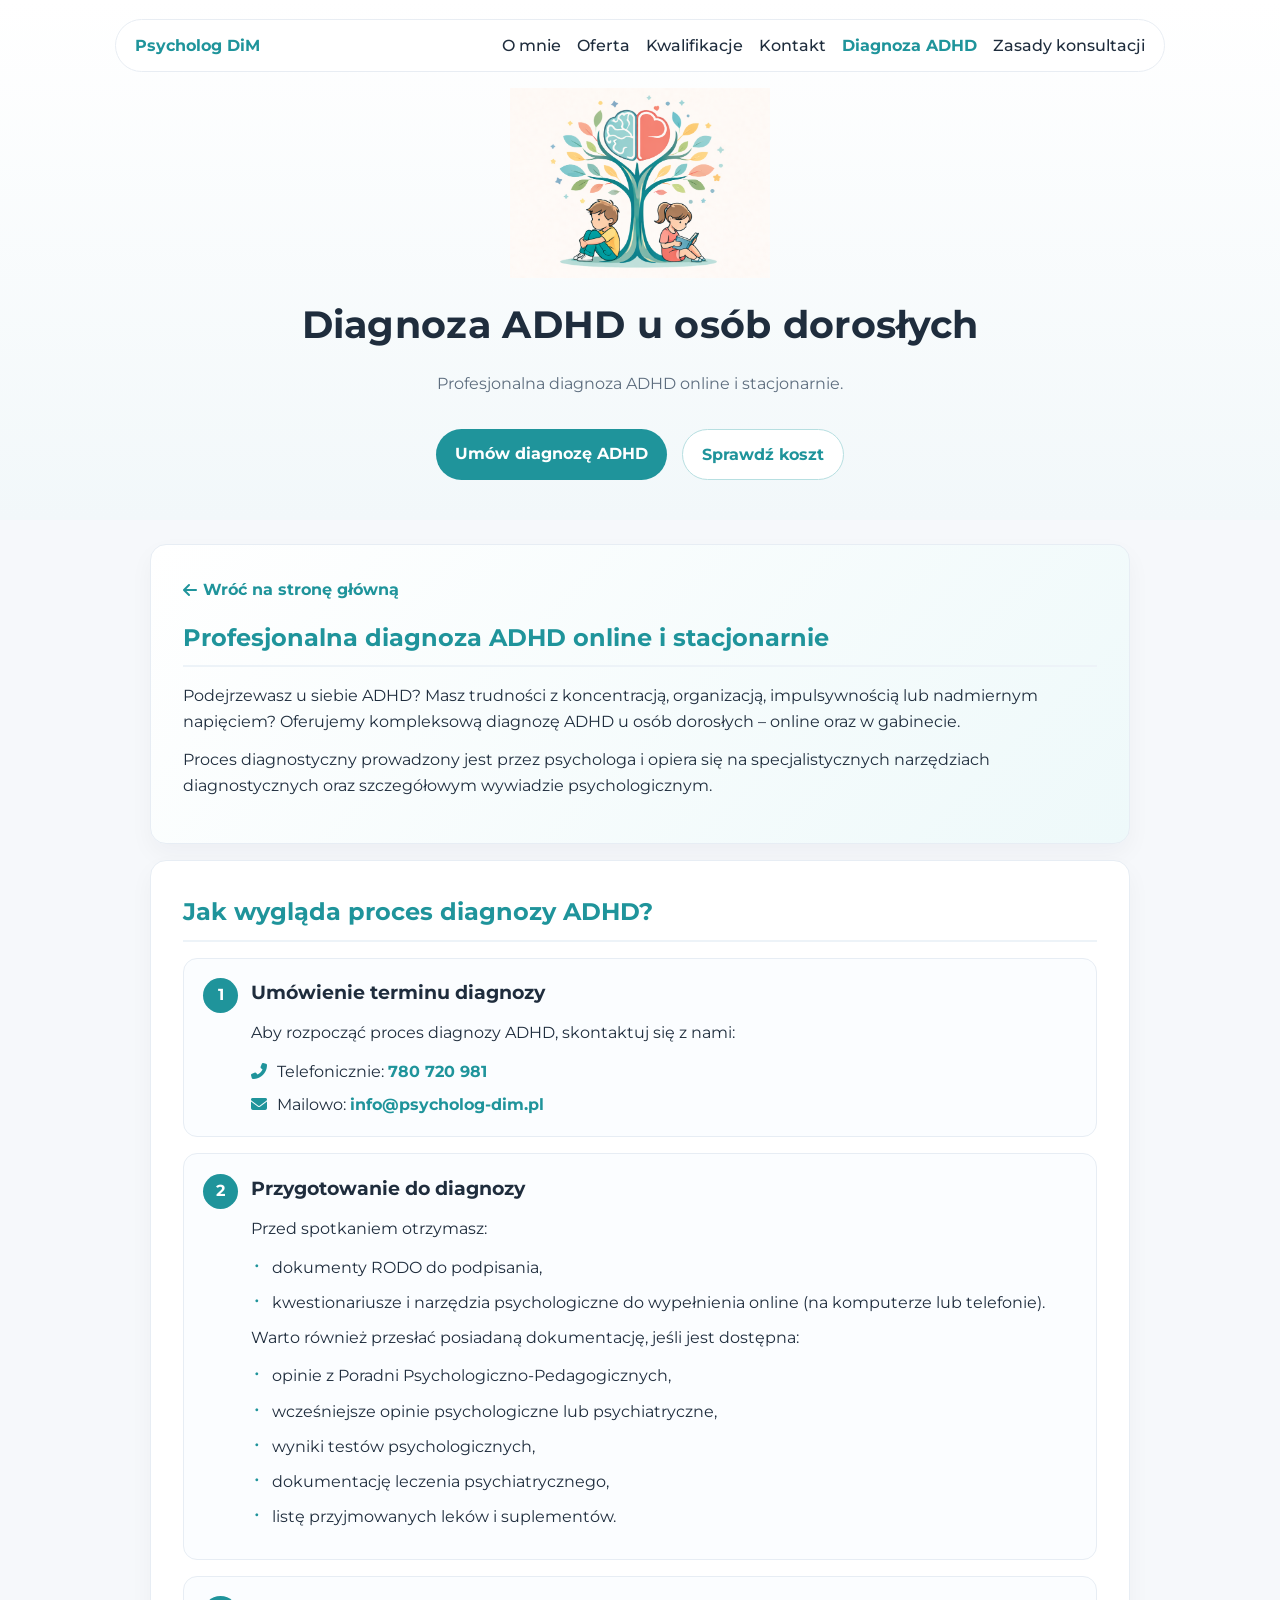
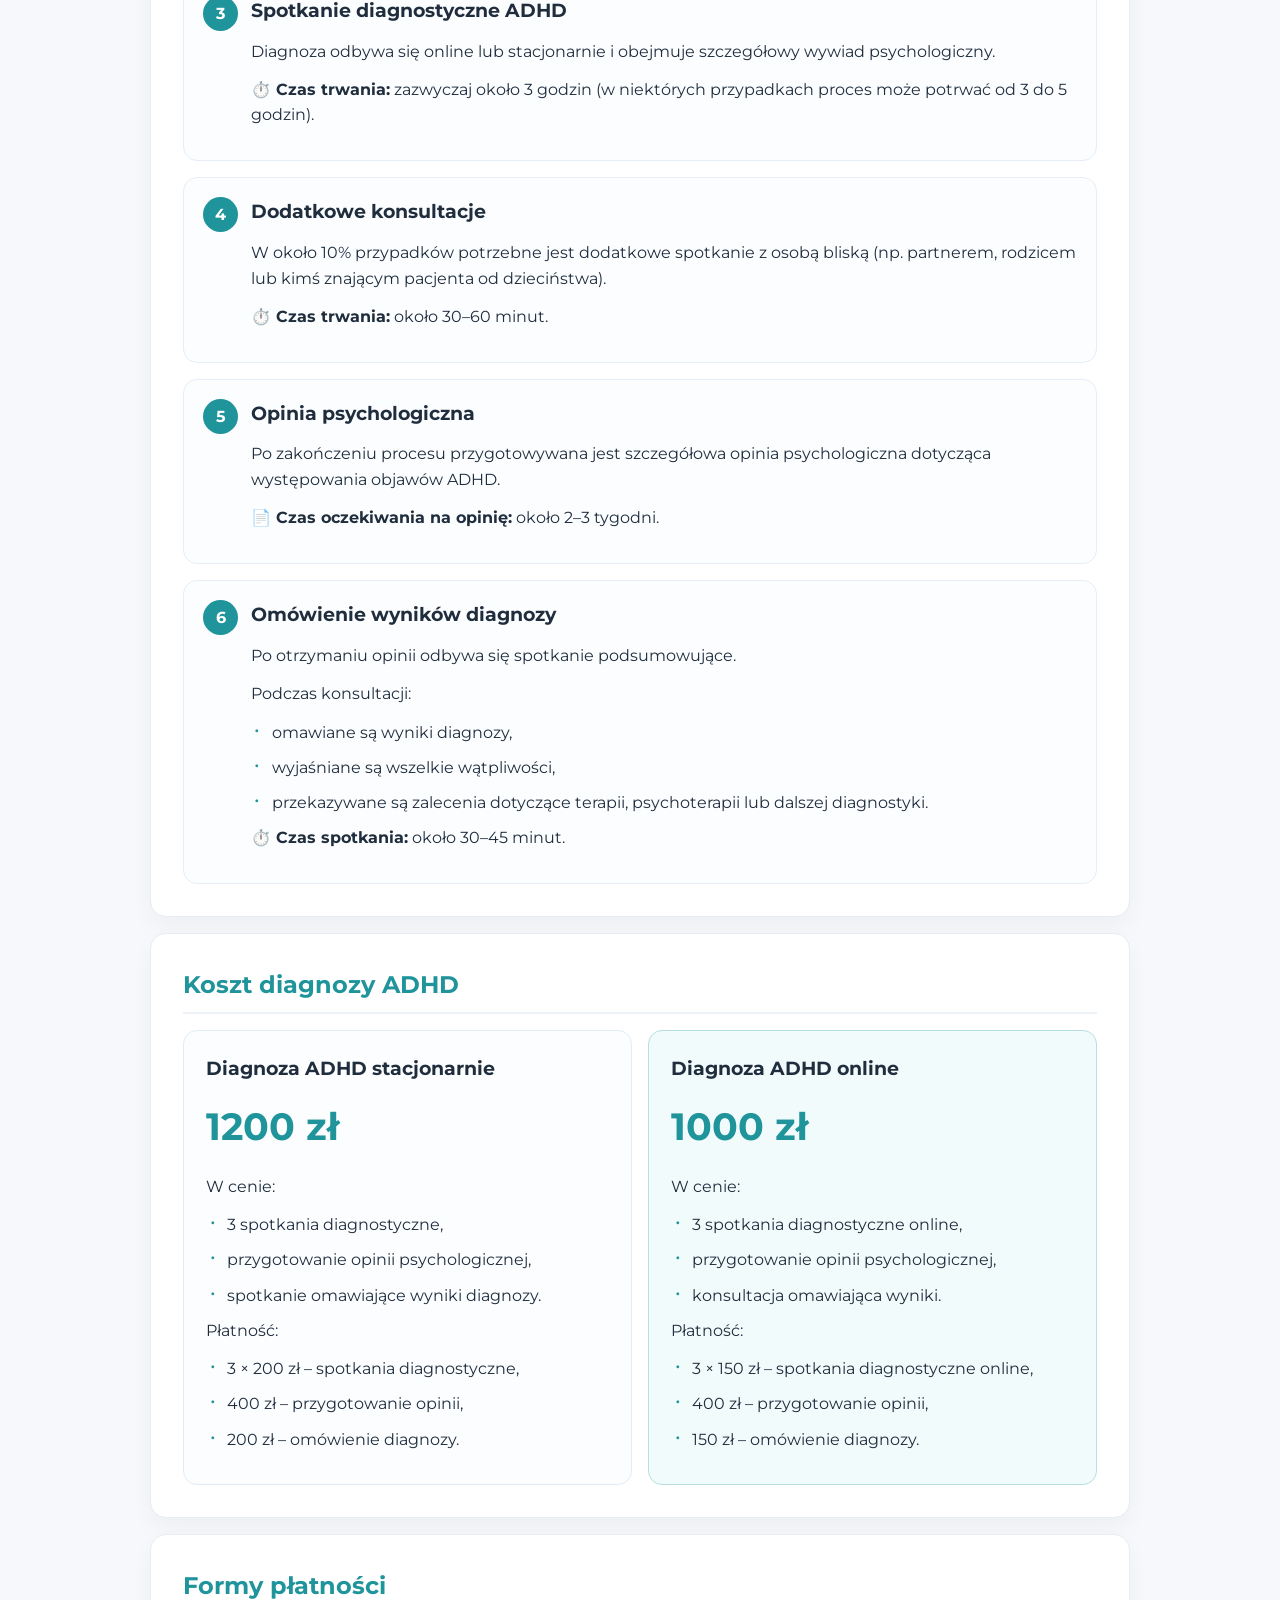
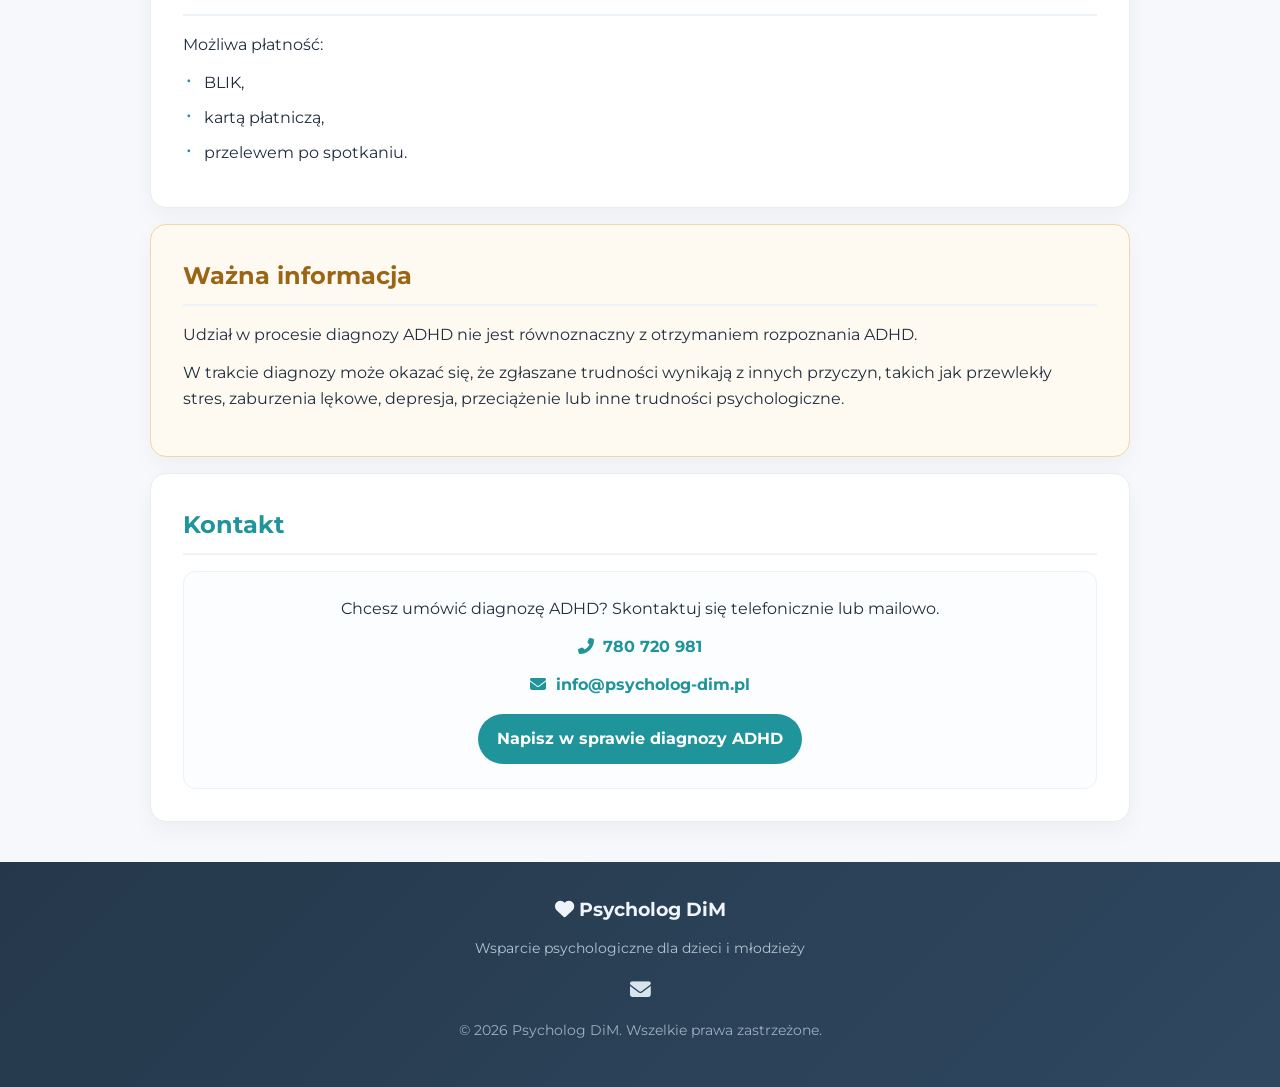
==== diagnoza-adhd-dorosli.html @ 8b2cede4 "Add adult ADHD diagnosis page" ====
<!DOCTYPE html>
<html lang="pl">
<head>
    <!-- Google tag (gtag.js) -->
<script async src="https://www.googletagmanager.com/gtag/js?id=G-CJTLF5YWMM">
</script>
<script>
  window.dataLayer = window.dataLayer || [];
  function gtag(){dataLayer.push(arguments);}
  gtag('js', new Date());

  gtag('config', 'G-CJTLF5YWMM');
</script>
    <meta charset="UTF-8">
    <meta name="viewport" content="width=device-width, initial-scale=1.0">
    <title>Diagnoza ADHD u dorosłych online i stacjonarnie | Psycholog DiM</title>
    <meta name="description" content="Profesjonalna diagnoza ADHD u osób dorosłych online i stacjonarnie w Bielsku-Białej. Szczegółowy wywiad psychologiczny, narzędzia diagnostyczne i opinia psychologiczna.">
    <meta name="robots" content="index, follow">
    <meta name="author" content="Łucja Kubica-Stec">
    <link rel="canonical" href="https://psycholog-dim.pl/diagnoza-adhd-dorosli.html">

    <meta property="og:type" content="article">
    <meta property="og:locale" content="pl_PL">
    <meta property="og:title" content="Diagnoza ADHD u dorosłych online i stacjonarnie | Psycholog DiM">
    <meta property="og:description" content="Kompleksowa diagnoza ADHD u osób dorosłych prowadzona przez psychologa – online oraz w gabinecie.">
    <meta property="og:url" content="https://psycholog-dim.pl/diagnoza-adhd-dorosli.html">
    <meta property="og:image" content="https://psycholog-dim.pl/logo.png">

    <meta name="twitter:card" content="summary_large_image">
    <meta name="twitter:title" content="Diagnoza ADHD u dorosłych | Psycholog DiM">
    <meta name="twitter:description" content="Profesjonalna diagnoza ADHD online i stacjonarnie w Bielsku-Białej.">
    <meta name="twitter:image" content="https://psycholog-dim.pl/logo.png">

    <link rel="preconnect" href="https://fonts.googleapis.com">
    <link rel="preconnect" href="https://fonts.gstatic.com" crossorigin>
    <link href="https://fonts.googleapis.com/css2?family=Montserrat:wght@300;400;500;700&display=swap" rel="stylesheet">
    <link rel="stylesheet" href="https://cdnjs.cloudflare.com/ajax/libs/font-awesome/6.5.1/css/all.min.css">
    <link rel="stylesheet" href="styles.css">
</head>
<body>
    <header class="hero page-hero" id="start">
        <nav class="main-nav" aria-label="Nawigacja główna">
            <a href="index.html#start" class="brand-link">Psycholog DiM</a>
            <ul>
                <li><a href="index.html#o-mnie">O mnie</a></li>
                <li><a href="index.html#oferta">Oferta</a></li>
                <li><a href="index.html#kwalifikacje">Kwalifikacje</a></li>
                <li><a href="index.html#kontakt">Kontakt</a></li>
                <li><a href="diagnoza-adhd-dorosli.html" aria-current="page">Diagnoza ADHD</a></li>
                <li><a href="zasady-konsultacji.html">Zasady konsultacji</a></li>
            </ul>
        </nav>

        <img src="logo.png" alt="Logo Psycholog DiM" class="logo-img">
        <h1>Diagnoza ADHD u osób dorosłych</h1>
        <p class="subtitle">Profesjonalna diagnoza ADHD online i stacjonarnie.</p>
        <div class="hero-cta">
            <a href="#kontakt-adhd" class="cta-button">Umów diagnozę ADHD</a>
            <a href="#koszt-diagnozy" class="cta-link">Sprawdź koszt</a>
        </div>
    </header>

    <main class="container">
        <section class="adhd-page-section adhd-intro">
            <a href="index.html" class="back-link"><i class="fas fa-arrow-left"></i> Wróć na stronę główną</a>
            <h2>Profesjonalna diagnoza ADHD online i stacjonarnie</h2>
            <p>Podejrzewasz u siebie ADHD? Masz trudności z koncentracją, organizacją, impulsywnością lub nadmiernym napięciem? Oferujemy kompleksową diagnozę ADHD u osób dorosłych – online oraz w gabinecie.</p>
            <p>Proces diagnostyczny prowadzony jest przez psychologa i opiera się na specjalistycznych narzędziach diagnostycznych oraz szczegółowym wywiadzie psychologicznym.</p>
        </section>

        <section class="adhd-page-section" id="proces-diagnozy">
            <h2>Jak wygląda proces diagnozy ADHD?</h2>
            <ol class="diagnosis-steps">
                <li>
                    <h3>Umówienie terminu diagnozy</h3>
                    <p>Aby rozpocząć proces diagnozy ADHD, skontaktuj się z nami:</p>
                    <ul class="contact-list">
                        <li><i class="fas fa-phone-flip"></i> Telefonicznie: <a href="tel:+48780720981" class="phone-link">780 720 981</a></li>
                        <li><i class="fas fa-envelope"></i> Mailowo: <a href="mailto:info@psycholog-dim.pl" class="email-link">info@psycholog-dim.pl</a></li>
                    </ul>
                </li>
                <li>
                    <h3>Przygotowanie do diagnozy</h3>
                    <p>Przed spotkaniem otrzymasz:</p>
                    <ul class="services-list">
                        <li>dokumenty RODO do podpisania,</li>
                        <li>kwestionariusze i narzędzia psychologiczne do wypełnienia online (na komputerze lub telefonie).</li>
                    </ul>
                    <p>Warto również przesłać posiadaną dokumentację, jeśli jest dostępna:</p>
                    <ul class="services-list">
                        <li>opinie z Poradni Psychologiczno-Pedagogicznych,</li>
                        <li>wcześniejsze opinie psychologiczne lub psychiatryczne,</li>
                        <li>wyniki testów psychologicznych,</li>
                        <li>dokumentację leczenia psychiatrycznego,</li>
                        <li>listę przyjmowanych leków i suplementów.</li>
                    </ul>
                </li>
                <li>
                    <h3>Spotkanie diagnostyczne ADHD</h3>
                    <p>Diagnoza odbywa się online lub stacjonarnie i obejmuje szczegółowy wywiad psychologiczny.</p>
                    <p><strong>⏱️ Czas trwania:</strong> zazwyczaj około 3 godzin (w niektórych przypadkach proces może potrwać od 3 do 5 godzin).</p>
                </li>
                <li>
                    <h3>Dodatkowe konsultacje</h3>
                    <p>W około 10% przypadków potrzebne jest dodatkowe spotkanie z osobą bliską (np. partnerem, rodzicem lub kimś znającym pacjenta od dzieciństwa).</p>
                    <p><strong>⏱️ Czas trwania:</strong> około 30–60 minut.</p>
                </li>
                <li>
                    <h3>Opinia psychologiczna</h3>
                    <p>Po zakończeniu procesu przygotowywana jest szczegółowa opinia psychologiczna dotycząca występowania objawów ADHD.</p>
                    <p><strong>📄 Czas oczekiwania na opinię:</strong> około 2–3 tygodni.</p>
                </li>
                <li>
                    <h3>Omówienie wyników diagnozy</h3>
                    <p>Po otrzymaniu opinii odbywa się spotkanie podsumowujące.</p>
                    <p>Podczas konsultacji:</p>
                    <ul class="services-list">
                        <li>omawiane są wyniki diagnozy,</li>
                        <li>wyjaśniane są wszelkie wątpliwości,</li>
                        <li>przekazywane są zalecenia dotyczące terapii, psychoterapii lub dalszej diagnostyki.</li>
                    </ul>
                    <p><strong>⏱️ Czas spotkania:</strong> około 30–45 minut.</p>
                </li>
            </ol>
        </section>

        <section class="adhd-page-section" id="koszt-diagnozy">
            <h2>Koszt diagnozy ADHD</h2>
            <div class="pricing-grid">
                <article class="price-card">
                    <h3>Diagnoza ADHD stacjonarnie</h3>
                    <p class="price">1200 zł</p>
                    <p>W cenie:</p>
                    <ul class="services-list">
                        <li>3 spotkania diagnostyczne,</li>
                        <li>przygotowanie opinii psychologicznej,</li>
                        <li>spotkanie omawiające wyniki diagnozy.</li>
                    </ul>
                    <p>Płatność:</p>
                    <ul class="services-list">
                        <li>3 × 200 zł – spotkania diagnostyczne,</li>
                        <li>400 zł – przygotowanie opinii,</li>
                        <li>200 zł – omówienie diagnozy.</li>
                    </ul>
                </article>
                <article class="price-card highlighted-price">
                    <h3>Diagnoza ADHD online</h3>
                    <p class="price">1000 zł</p>
                    <p>W cenie:</p>
                    <ul class="services-list">
                        <li>3 spotkania diagnostyczne online,</li>
                        <li>przygotowanie opinii psychologicznej,</li>
                        <li>konsultacja omawiająca wyniki.</li>
                    </ul>
                    <p>Płatność:</p>
                    <ul class="services-list">
                        <li>3 × 150 zł – spotkania diagnostyczne online,</li>
                        <li>400 zł – przygotowanie opinii,</li>
                        <li>150 zł – omówienie diagnozy.</li>
                    </ul>
                </article>
            </div>
        </section>

        <section class="adhd-page-section" id="platnosc">
            <h2>Formy płatności</h2>
            <p>Możliwa płatność:</p>
            <ul class="services-list">
                <li>BLIK,</li>
                <li>kartą płatniczą,</li>
                <li>przelewem po spotkaniu.</li>
            </ul>
        </section>

        <section class="adhd-page-section important-note">
            <h2>Ważna informacja</h2>
            <p>Udział w procesie diagnozy ADHD nie jest równoznaczny z otrzymaniem rozpoznania ADHD.</p>
            <p>W trakcie diagnozy może okazać się, że zgłaszane trudności wynikają z innych przyczyn, takich jak przewlekły stres, zaburzenia lękowe, depresja, przeciążenie lub inne trudności psychologiczne.</p>
        </section>

        <section class="adhd-page-section" id="kontakt-adhd">
            <h2>Kontakt</h2>
            <div class="contact-box">
                <p>Chcesz umówić diagnozę ADHD? Skontaktuj się telefonicznie lub mailowo.</p>
                <p><i class="fas fa-phone-flip"></i> <a href="tel:+48780720981" class="phone-link">780 720 981</a></p>
                <p><i class="fas fa-envelope"></i> <a href="mailto:info@psycholog-dim.pl?subject=Diagnoza%20ADHD%20u%20osoby%20doros%C5%82ej" class="email-link">info@psycholog-dim.pl</a></p>
                <a href="mailto:info@psycholog-dim.pl?subject=Diagnoza%20ADHD%20u%20osoby%20doros%C5%82ej" class="cta-button">Napisz w sprawie diagnozy ADHD</a>
            </div>
        </section>
    </main>

    <footer>
        <div class="footer-content">
            <p class="footer-brand"><i class="fas fa-heart"></i> Psycholog DiM</p>
            <p class="footer-tagline">Wsparcie psychologiczne dla dzieci i młodzieży</p>
            <div class="footer-contact">
                <a href="mailto:info@psycholog-dim.pl" aria-label="Napisz wiadomość e-mail"><i class="fas fa-envelope"></i></a>
            </div>
            <p class="footer-copy">&copy; 2026 Psycholog DiM. Wszelkie prawa zastrzeżone.</p>
        </div>
    </footer>
</body>
</html>
---- styles.css ----
:root {
    --primary-color: #1f949b;
    --primary-dark: #16737a;
    --text-color: #1f2d3d;
    --muted: #5d6d7e;
    --background-color: #f6f8fb;
    --card-bg: #ffffff;
}

* {
    margin: 0;
    padding: 0;
    box-sizing: border-box;
}

html {
    scroll-behavior: smooth;
}

body {
    font-family: 'Montserrat', system-ui, -apple-system, BlinkMacSystemFont, 'Segoe UI', Roboto, sans-serif;
    line-height: 1.6;
    color: var(--text-color);
    background: var(--background-color);
}

.main-nav {
    width: min(1050px, 100%);
    display: flex;
    justify-content: space-between;
    align-items: center;
    gap: 1rem;
    padding: 0.8rem 1.2rem;
    background: rgba(255, 255, 255, 0.95);
    border: 1px solid #e8edf3;
    border-radius: 999px;
    position: sticky;
    top: 0.8rem;
    z-index: 20;
    backdrop-filter: blur(6px);
}

.main-nav ul {
    display: flex;
    list-style: none;
    gap: 1rem;
}

.main-nav a {
    color: var(--text-color);
    text-decoration: none;
    font-weight: 500;
}

.main-nav a:hover,
.main-nav a:focus {
    color: var(--primary-color);
}

.brand-link {
    font-weight: 700 !important;
    color: var(--primary-color) !important;
}

.hero {
    padding: 1.2rem 1rem 2.5rem;
    min-height: 65vh;
    display: flex;
    flex-direction: column;
    align-items: center;
    text-align: center;
    gap: 1rem;
    background: linear-gradient(180deg, #ffffff 0%, #f2f8fa 100%);
}

.logo-img {
    max-width: 260px;
    height: auto;
}

h1 {
    font-size: clamp(1.8rem, 3vw, 2.8rem);
    letter-spacing: 0.3px;
    max-width: 900px;
}

.subtitle {
    color: var(--muted);
    max-width: 760px;
}

.hero-cta {
    display: flex;
    gap: 0.9rem;
    flex-wrap: wrap;
    justify-content: center;
}

.cta-button,
.cta-link {
    display: inline-block;
    margin-top: 0.2rem;
    padding: 0.75rem 1.2rem;
    border-radius: 999px;
    text-decoration: none;
    font-weight: 700;
    transition: transform 0.2s ease, box-shadow 0.2s ease, background 0.2s ease;
}

.cta-button {
    color: #fff;
    background: var(--primary-color);
}

.cta-button:hover,
.cta-button:focus {
    transform: translateY(-1px);
    background: var(--primary-dark);
    box-shadow: 0 6px 16px rgba(31, 148, 155, 0.25);
}

.cta-link {
    color: var(--primary-color);
    border: 1px solid #b7dfe1;
    background: #fff;
}


.page-hero {
    min-height: 42vh;
}

.back-link {
    display: inline-flex;
    align-items: center;
    gap: 0.4rem;
    margin-bottom: 1rem;
    color: var(--primary-color);
    text-decoration: none;
    font-weight: 700;
}

.back-link:hover,
.back-link:focus {
    text-decoration: underline;
}

.rules-page-section {
    max-width: 900px;
    margin-left: auto;
    margin-right: auto;
}

.container {
    width: min(1050px, calc(100% - 2rem));
    margin: 1.5rem auto 2.5rem;
}

section {
    background: var(--card-bg);
    padding: 2rem;
    margin-bottom: 1rem;
    border-radius: 16px;
    border: 1px solid #e7edf4;
    box-shadow: 0 10px 25px rgba(13, 29, 45, 0.04);
}

h2 {
    color: var(--primary-color);
    margin-bottom: 1rem;
    border-bottom: 2px solid #edf3f8;
    padding-bottom: 0.5rem;
    font-size: 1.5rem;
}

h3 {
    margin-bottom: 0.8rem;
}

p {
    margin-bottom: 0.8rem;
}

.about-photo {
    float: right;
    max-width: 220px;
    margin: 0 0 1rem 1.4rem;
    border-radius: 12px;
    box-shadow: 0 5px 20px rgba(0, 0, 0, 0.12);
}

.grid-two {
    display: grid;
    grid-template-columns: repeat(2, minmax(0, 1fr));
    gap: 1rem;
}

.card {
    background: #fbfdff;
    border: 1px solid #eaf1f6;
    border-radius: 12px;
    padding: 1rem;
}

.services-list {
    list-style: none;
}

.services-list li {
    margin-bottom: 0.6rem;
    padding-left: 1.3rem;
    position: relative;
}

.services-list li::before {
    content: '•';
    position: absolute;
    left: 0.2rem;
    color: var(--primary-color);
    font-size: 1.2rem;
    line-height: 1;
}

.consultation-rules {
    padding-left: 1.5rem;
}

.consultation-rules > li {
    margin-bottom: 1rem;
    padding-left: 0.3rem;
}

.consultation-rules > li::marker {
    color: var(--primary-color);
    font-weight: 700;
}

.consultation-rules .services-list {
    margin-top: 0.4rem;
}

.contact-box {
    text-align: center;
    padding: 1.5rem;
    background: #fbfdfe;
    border: 1px solid #ecf2f7;
    border-radius: 12px;
}

.contact-box p i {
    color: var(--primary-color);
    margin-right: 0.35rem;
}

.email-link,
.phone-link {
    color: var(--primary-color);
    text-decoration: none;
    font-weight: 700;
}

.email-link:hover,
.phone-link:hover,
.email-link:focus,
.phone-link:focus {
    text-decoration: underline;
}

.booking-box {
    margin-top: 1rem;
    padding: 1.5rem;
    background: #ffffff;
    border: 1px solid #e7edf4;
    border-radius: 12px;
}

.booking-form {
    margin-top: 0.8rem;
}

.form-grid {
    display: grid;
    grid-template-columns: repeat(2, minmax(0, 1fr));
    gap: 0.9rem;
}

.booking-form label {
    display: flex;
    flex-direction: column;
    gap: 0.3rem;
    font-weight: 500;
}

.booking-form input,
.booking-form select {
    padding: 0.65rem 0.75rem;
    border: 1px solid #ced9e5;
    border-radius: 8px;
    font-size: 0.95rem;
    font-family: inherit;
}

.full-width {
    grid-column: 1 / -1;
}

.booking-submit {
    margin-top: 0.9rem;
    border: none;
    cursor: pointer;
}

.booking-feedback {
    margin-top: 0.6rem;
    color: #1a7f37;
    min-height: 1.4rem;
}

.booking-feedback-error {
    color: #a12727;
}

.inline-link {
    color: var(--primary-color);
    font-weight: 700;
    text-decoration: none;
}

.inline-link:hover,
.inline-link:focus {
    text-decoration: underline;
}

.main-nav a[aria-current="page"] {
    color: var(--primary-color);
    font-weight: 700;
}

.adhd-page-section {
    max-width: 980px;
    margin-left: auto;
    margin-right: auto;
}

.adhd-intro {
    background: linear-gradient(135deg, #ffffff 0%, #eef9fa 100%);
}

.diagnosis-steps {
    list-style: none;
    counter-reset: diagnosis-step;
    display: grid;
    gap: 1rem;
}

.diagnosis-steps > li {
    counter-increment: diagnosis-step;
    position: relative;
    padding: 1.2rem 1.2rem 1.2rem 4.2rem;
    border: 1px solid #e7edf4;
    border-radius: 14px;
    background: #fbfdff;
}

.diagnosis-steps > li::before {
    content: counter(diagnosis-step);
    position: absolute;
    top: 1.2rem;
    left: 1.2rem;
    display: grid;
    place-items: center;
    width: 2.2rem;
    height: 2.2rem;
    border-radius: 50%;
    background: var(--primary-color);
    color: #ffffff;
    font-weight: 700;
}

.contact-list {
    list-style: none;
    display: grid;
    gap: 0.45rem;
    margin-top: 0.6rem;
}

.contact-list i {
    color: var(--primary-color);
    margin-right: 0.35rem;
}

.pricing-grid {
    display: grid;
    grid-template-columns: repeat(2, minmax(0, 1fr));
    gap: 1rem;
}

.price-card {
    padding: 1.4rem;
    border: 1px solid #e2edf3;
    border-radius: 14px;
    background: #fbfdff;
}

.highlighted-price {
    border-color: #b7dfe1;
    background: #f2fbfc;
}

.price {
    color: var(--primary-color);
    font-size: clamp(1.8rem, 3vw, 2.4rem);
    font-weight: 700;
    margin-bottom: 1rem;
}

.important-note {
    border-color: #f1d6a8;
    background: #fffaf1;
}

.important-note h2 {
    color: #9a6515;
}

footer {
    background: linear-gradient(135deg, #25384b 0%, #2f4860 100%);
    text-align: center;
    padding: 2rem 1rem;
    color: #c8d4df;
    font-size: 0.9rem;
}

.footer-brand {
    color: #eef4f9;
    font-size: 1.2rem;
    font-weight: 700;
}

.footer-tagline {
    margin-top: 0.2rem;
    color: #b3c4d3;
}

.footer-contact {
    margin: 0.8rem 0;
}

.footer-contact a {
    color: #d8e4ee;
    font-size: 1.3rem;
}

.footer-copy {
    color: #9eb0c0;
}

@media (max-width: 780px) {
    .main-nav {
        flex-direction: column;
        border-radius: 16px;
    }

    .main-nav ul {
        flex-wrap: wrap;
        justify-content: center;
    }

    .grid-two,
    .pricing-grid {
        grid-template-columns: 1fr;
    }

    section {
        padding: 1.2rem;
    }

    .about-photo {
        float: none;
        display: block;
        margin: 0 auto 1rem;
    }

    .form-grid {
        grid-template-columns: 1fr;
    }

    .diagnosis-steps > li {
        padding: 4.1rem 1rem 1rem;
    }
}
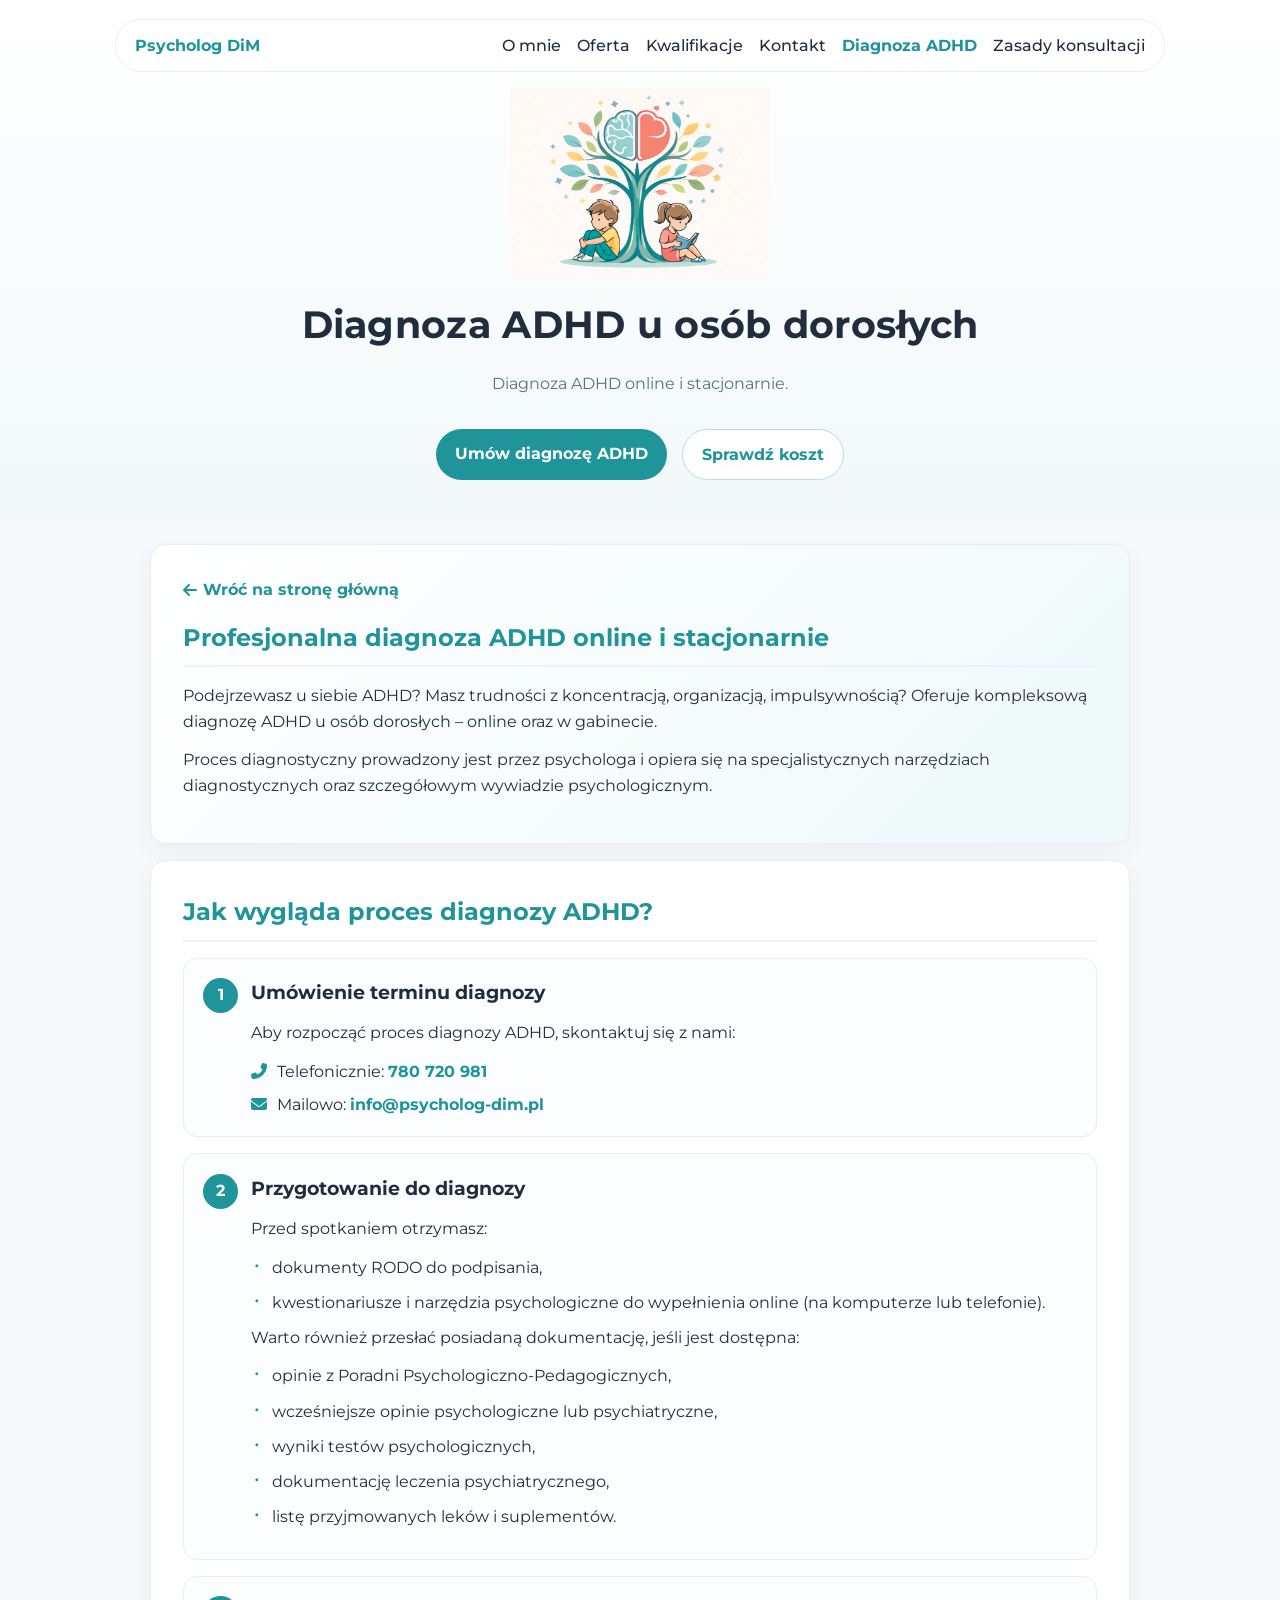
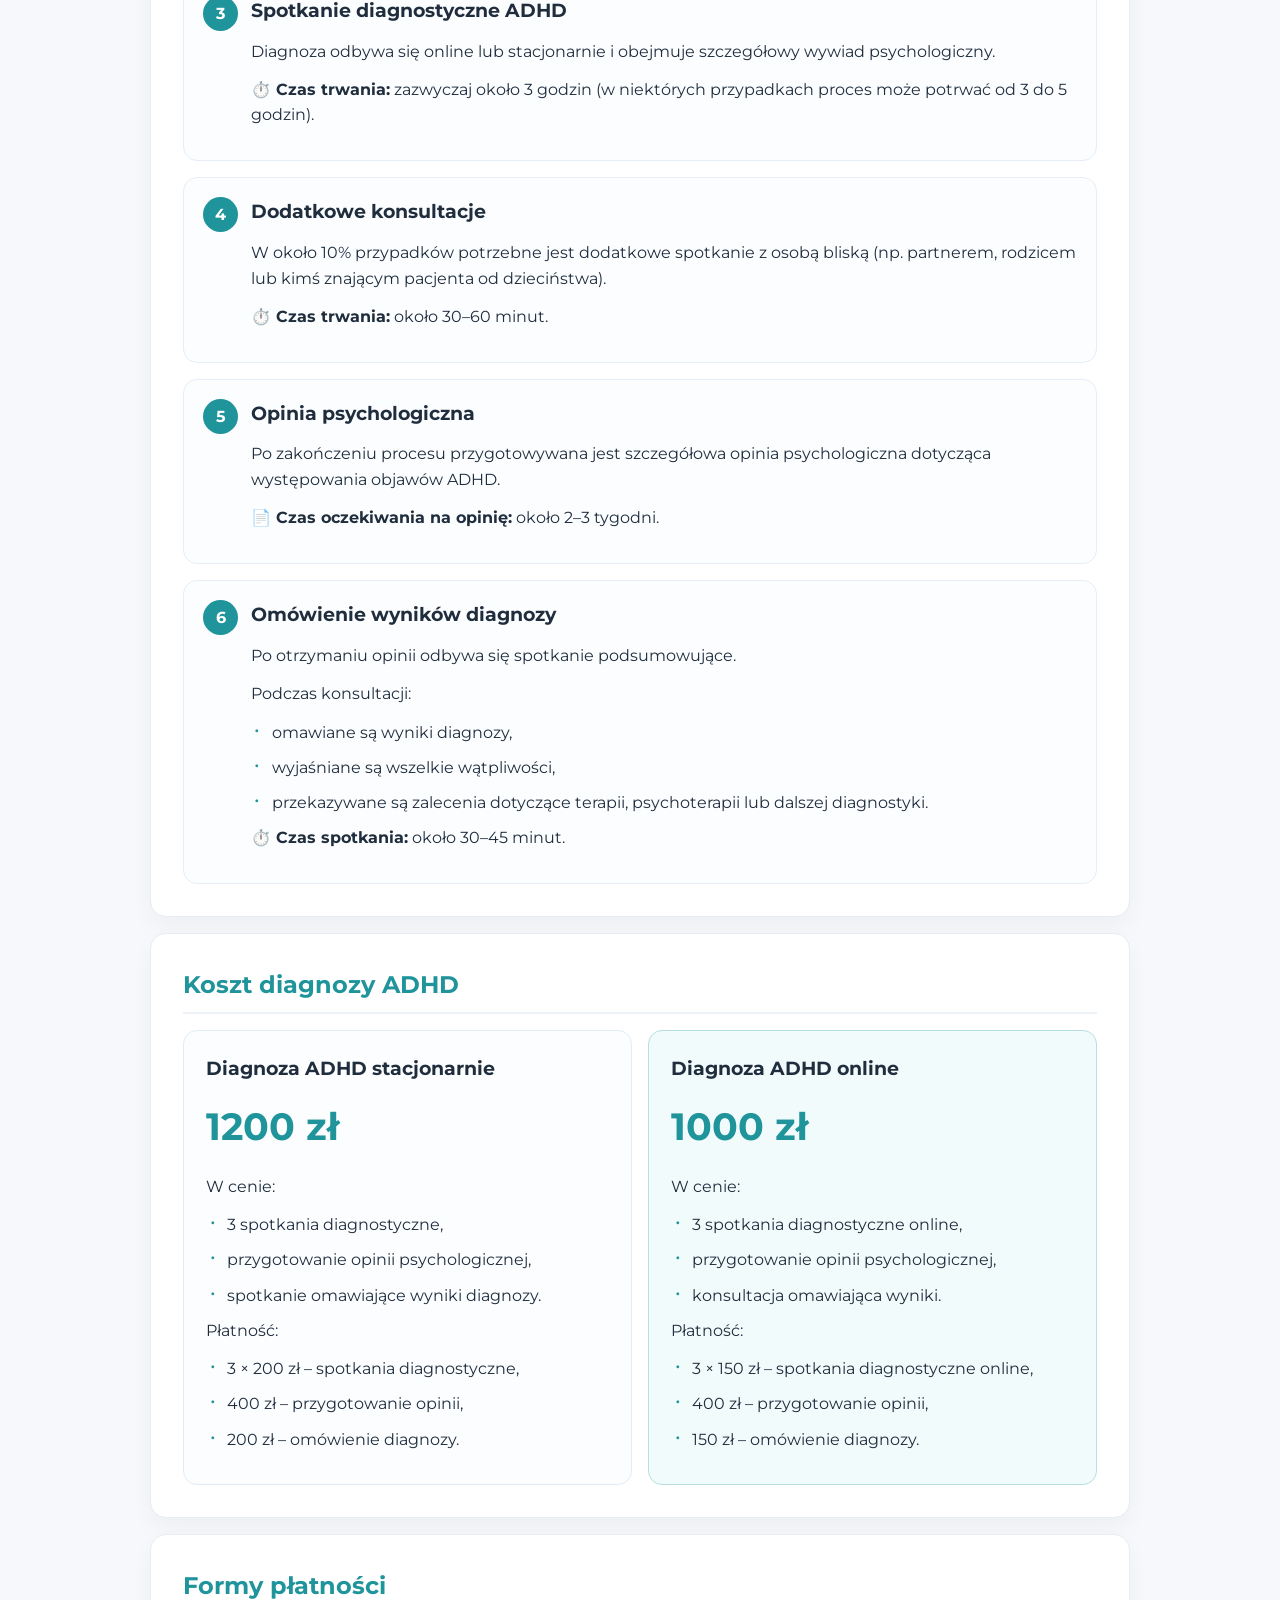
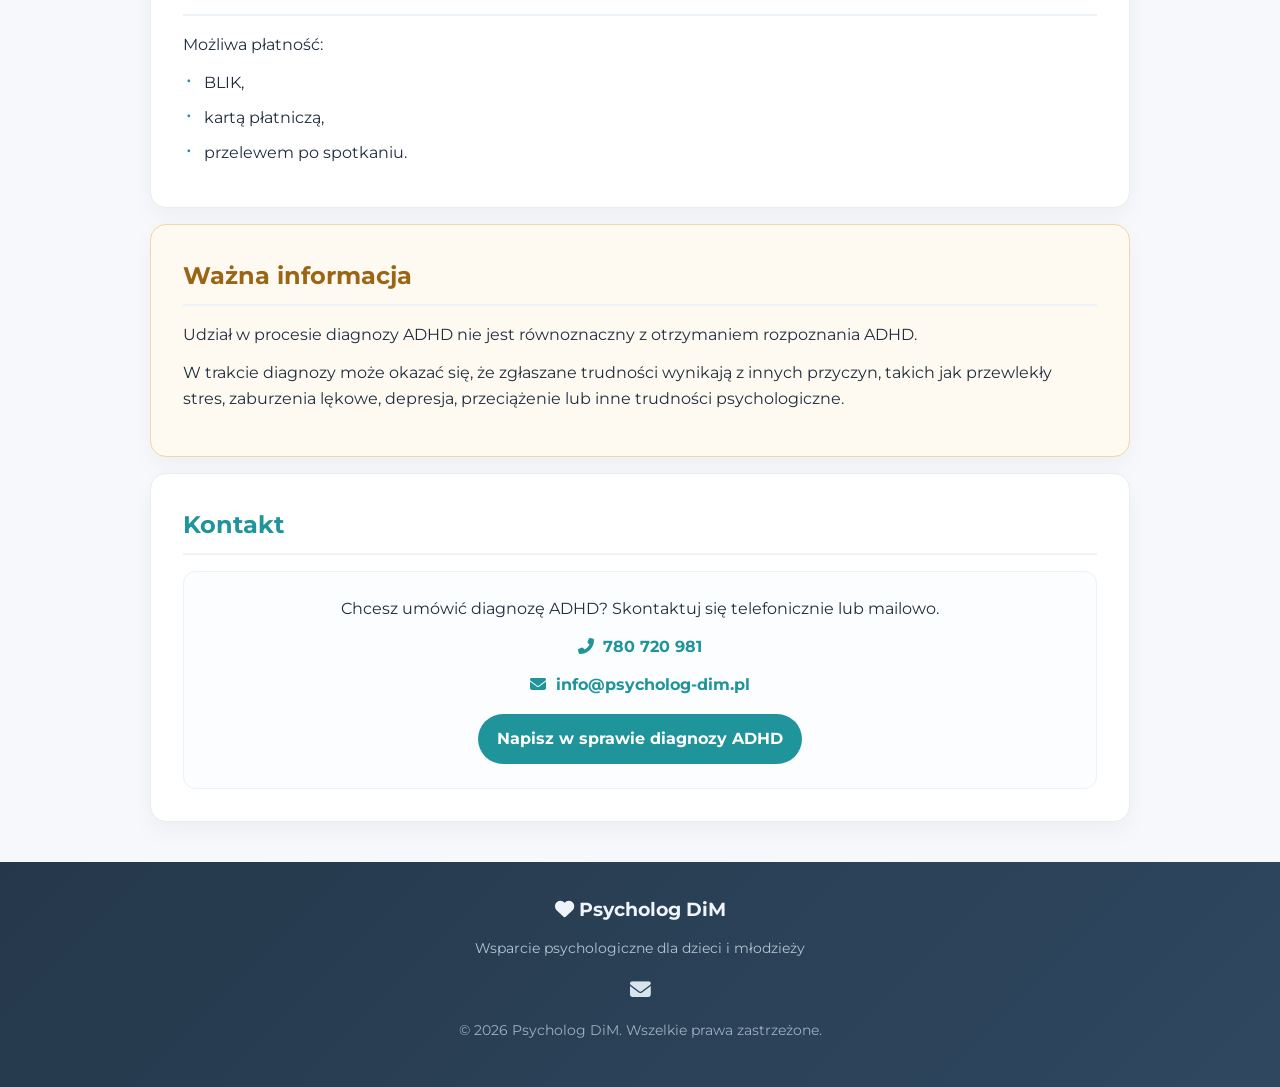
==== commit b1205479: "Update diagnoza-adhd-dorosli.html" ====
--- a/diagnoza-adhd-dorosli.html
+++ b/diagnoza-adhd-dorosli.html
@@ -53,7 +53,7 @@
 
         <img src="logo.png" alt="Logo Psycholog DiM" class="logo-img">
         <h1>Diagnoza ADHD u osób dorosłych</h1>
-        <p class="subtitle">Profesjonalna diagnoza ADHD online i stacjonarnie.</p>
+        <p class="subtitle">Diagnoza ADHD online i stacjonarnie.</p>
         <div class="hero-cta">
             <a href="#kontakt-adhd" class="cta-button">Umów diagnozę ADHD</a>
             <a href="#koszt-diagnozy" class="cta-link">Sprawdź koszt</a>
@@ -64,7 +64,7 @@
         <section class="adhd-page-section adhd-intro">
             <a href="index.html" class="back-link"><i class="fas fa-arrow-left"></i> Wróć na stronę główną</a>
             <h2>Profesjonalna diagnoza ADHD online i stacjonarnie</h2>
-            <p>Podejrzewasz u siebie ADHD? Masz trudności z koncentracją, organizacją, impulsywnością lub nadmiernym napięciem? Oferujemy kompleksową diagnozę ADHD u osób dorosłych – online oraz w gabinecie.</p>
+            <p>Podejrzewasz u siebie ADHD? Masz trudności z koncentracją, organizacją, impulsywnością? Oferuje kompleksową diagnozę ADHD u osób dorosłych – online oraz w gabinecie.</p>
             <p>Proces diagnostyczny prowadzony jest przez psychologa i opiera się na specjalistycznych narzędziach diagnostycznych oraz szczegółowym wywiadzie psychologicznym.</p>
         </section>
 
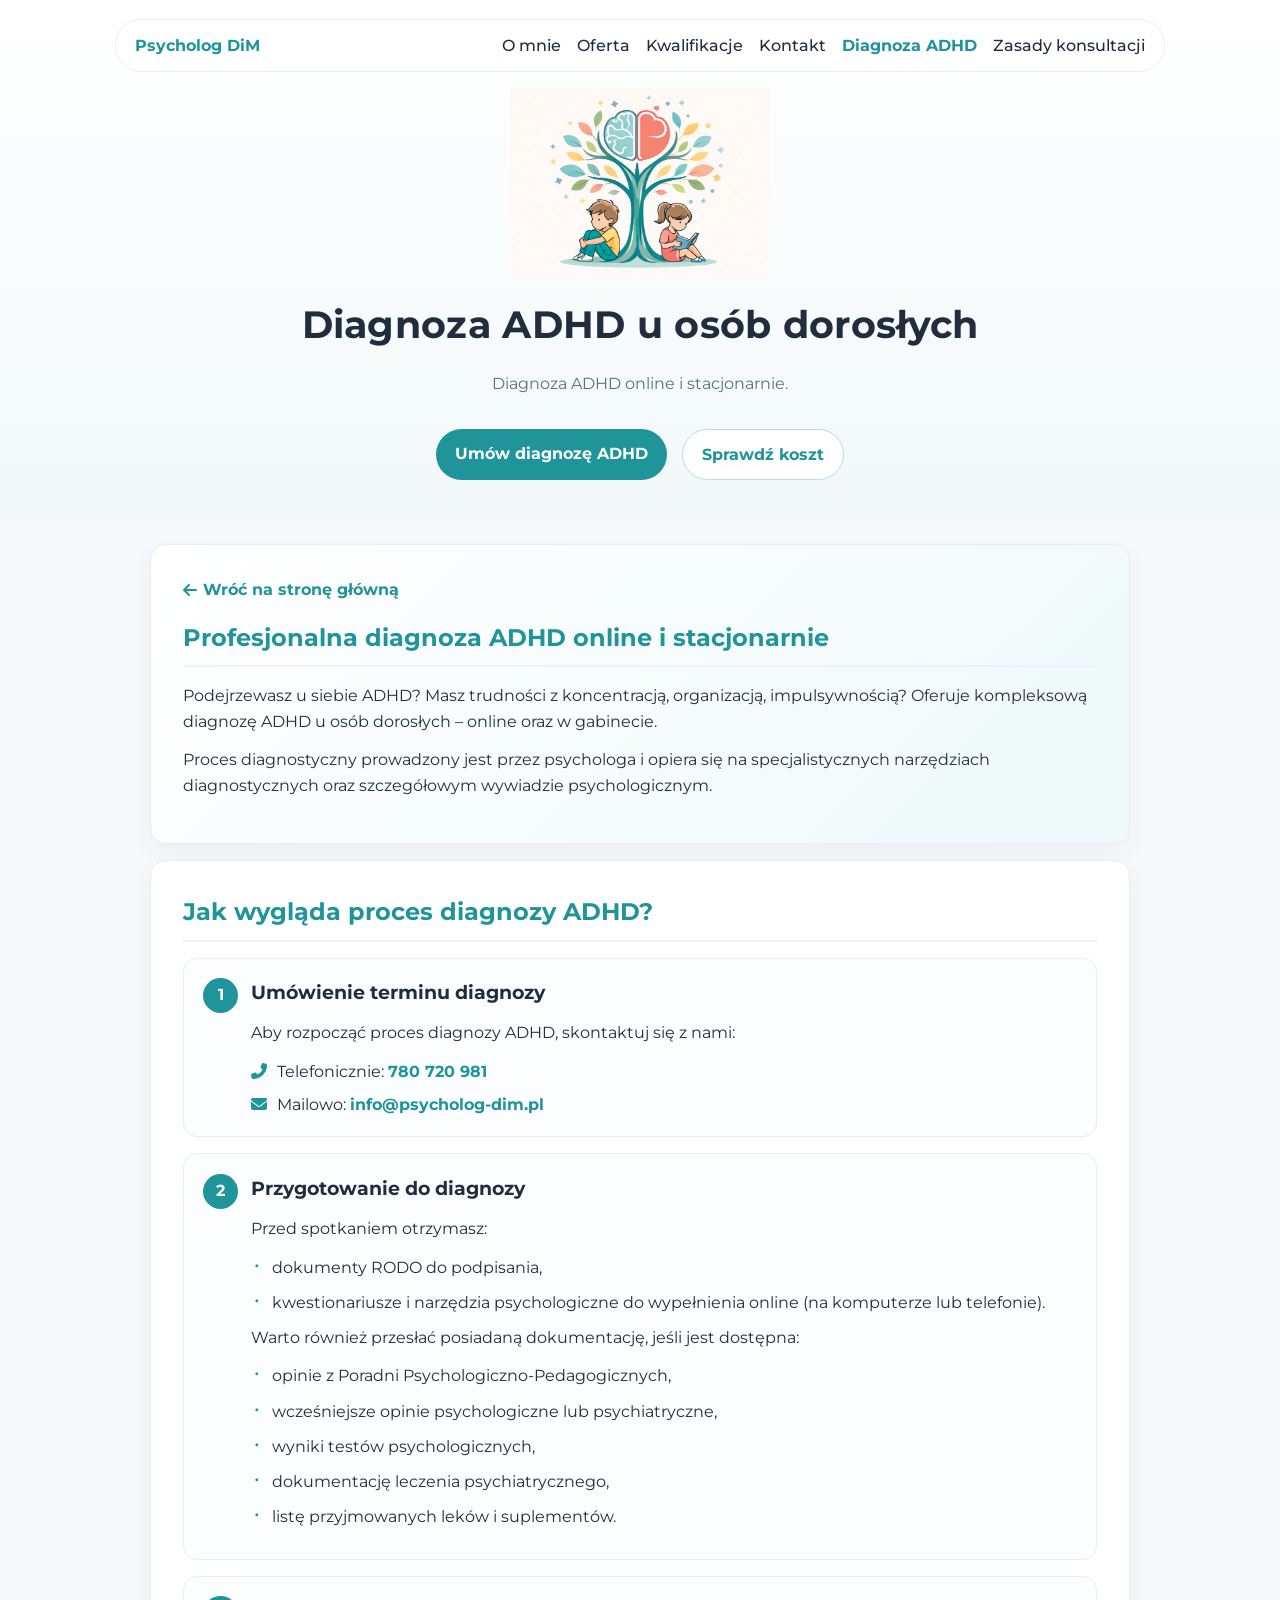
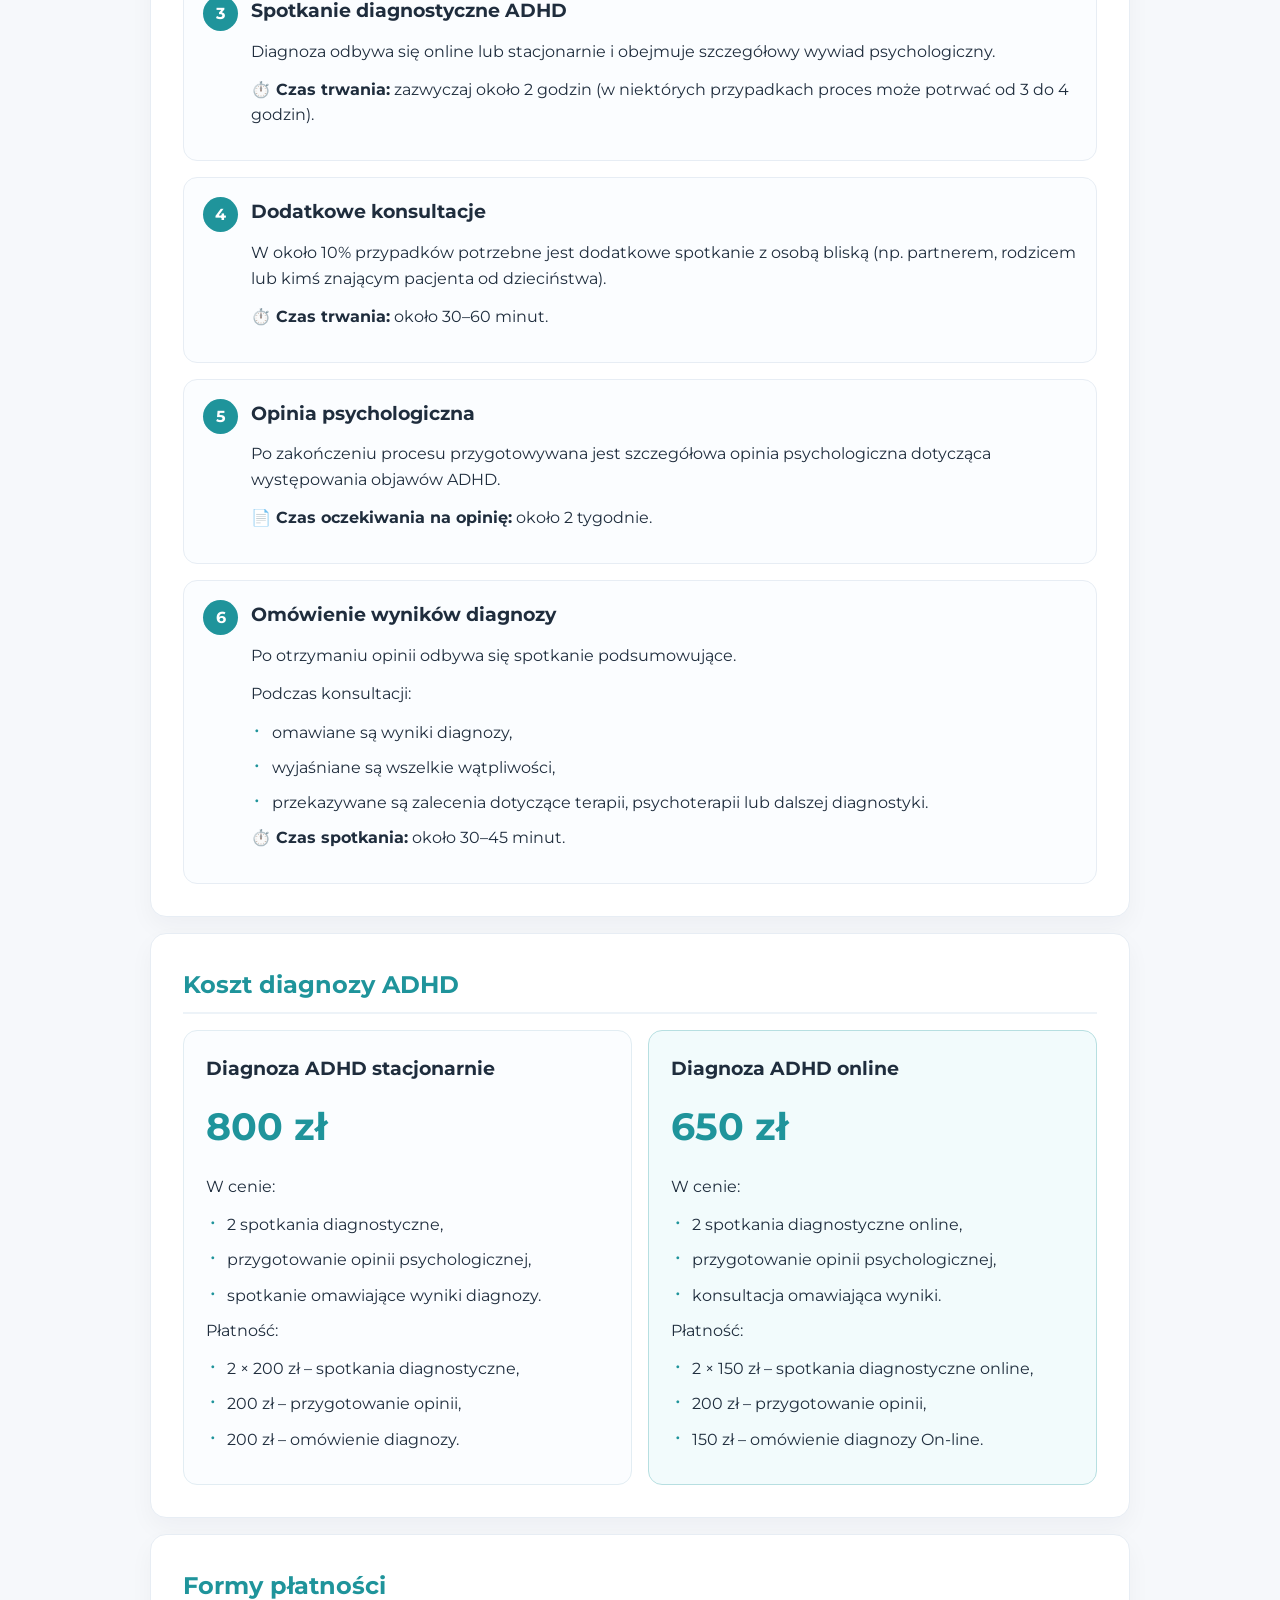
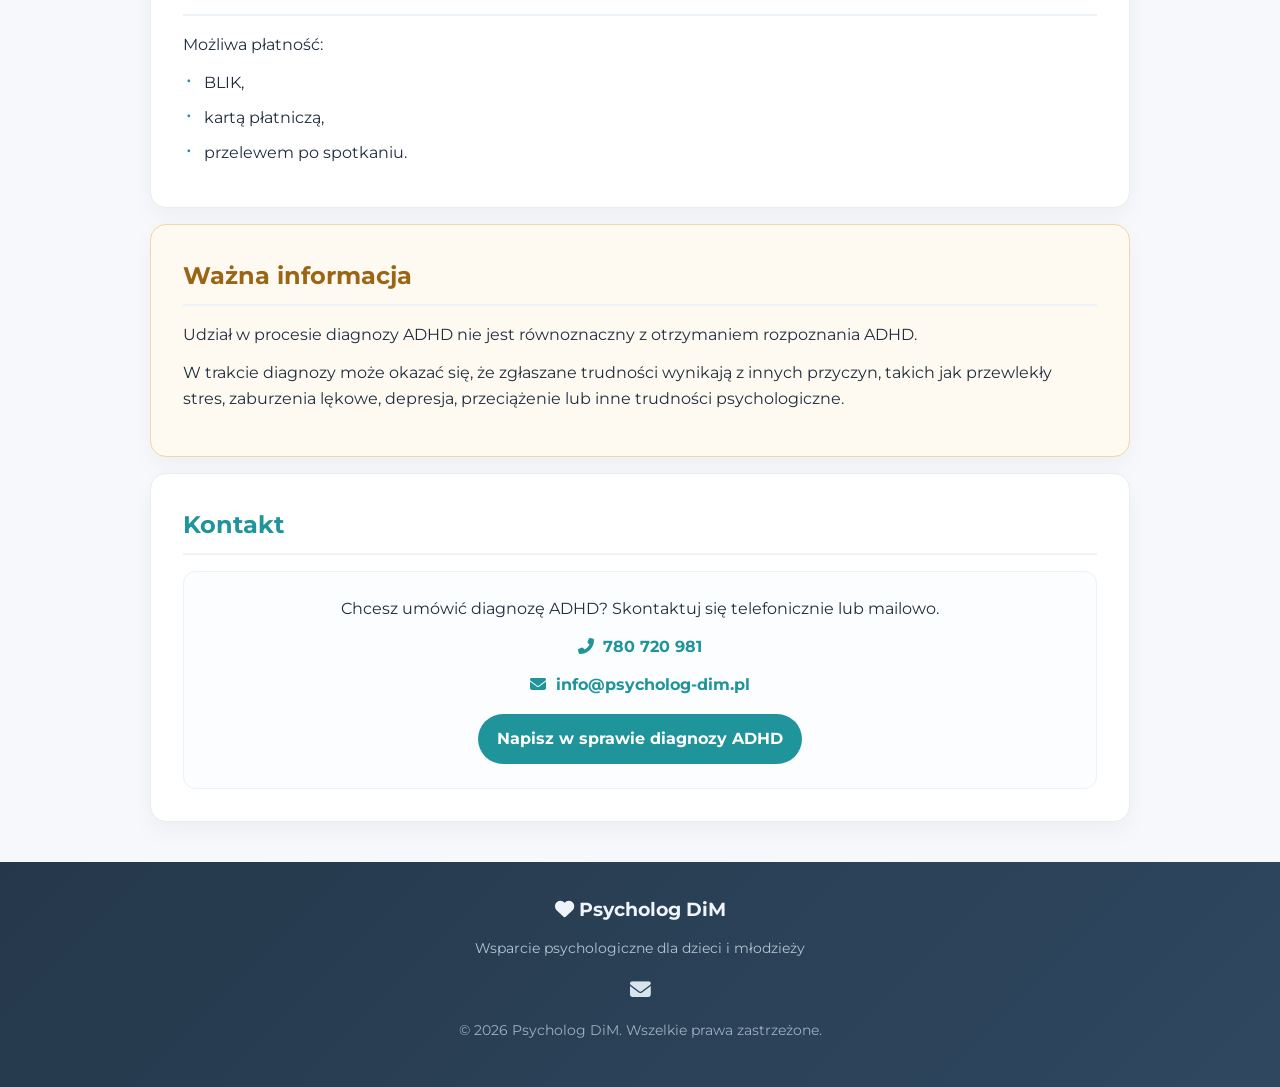
==== commit cb52b7b1: "Update diagnoza-adhd-dorosli.html" ====
--- a/diagnoza-adhd-dorosli.html
+++ b/diagnoza-adhd-dorosli.html
@@ -98,7 +98,7 @@
                 <li>
                     <h3>Spotkanie diagnostyczne ADHD</h3>
                     <p>Diagnoza odbywa się online lub stacjonarnie i obejmuje szczegółowy wywiad psychologiczny.</p>
-                    <p><strong>⏱️ Czas trwania:</strong> zazwyczaj około 3 godzin (w niektórych przypadkach proces może potrwać od 3 do 5 godzin).</p>
+                    <p><strong>⏱️ Czas trwania:</strong> zazwyczaj około 2 godzin (w niektórych przypadkach proces może potrwać od 3 do 4 godzin).</p>
                 </li>
                 <li>
                     <h3>Dodatkowe konsultacje</h3>
@@ -108,7 +108,7 @@
                 <li>
                     <h3>Opinia psychologiczna</h3>
                     <p>Po zakończeniu procesu przygotowywana jest szczegółowa opinia psychologiczna dotycząca występowania objawów ADHD.</p>
-                    <p><strong>📄 Czas oczekiwania na opinię:</strong> około 2–3 tygodni.</p>
+                    <p><strong>📄 Czas oczekiwania na opinię:</strong> około 2 tygodnie.</p>
                 </li>
                 <li>
                     <h3>Omówienie wyników diagnozy</h3>
@@ -129,34 +129,34 @@
             <div class="pricing-grid">
                 <article class="price-card">
                     <h3>Diagnoza ADHD stacjonarnie</h3>
-                    <p class="price">1200 zł</p>
+                    <p class="price">800 zł</p>
                     <p>W cenie:</p>
                     <ul class="services-list">
-                        <li>3 spotkania diagnostyczne,</li>
+                        <li>2 spotkania diagnostyczne,</li>
                         <li>przygotowanie opinii psychologicznej,</li>
                         <li>spotkanie omawiające wyniki diagnozy.</li>
                     </ul>
                     <p>Płatność:</p>
                     <ul class="services-list">
-                        <li>3 × 200 zł – spotkania diagnostyczne,</li>
-                        <li>400 zł – przygotowanie opinii,</li>
+                        <li>2 × 200 zł – spotkania diagnostyczne,</li>
+                        <li>200 zł – przygotowanie opinii,</li>
                         <li>200 zł – omówienie diagnozy.</li>
                     </ul>
                 </article>
                 <article class="price-card highlighted-price">
                     <h3>Diagnoza ADHD online</h3>
-                    <p class="price">1000 zł</p>
+                    <p class="price">650 zł</p>
                     <p>W cenie:</p>
                     <ul class="services-list">
-                        <li>3 spotkania diagnostyczne online,</li>
+                        <li>2 spotkania diagnostyczne online,</li>
                         <li>przygotowanie opinii psychologicznej,</li>
                         <li>konsultacja omawiająca wyniki.</li>
                     </ul>
                     <p>Płatność:</p>
                     <ul class="services-list">
-                        <li>3 × 150 zł – spotkania diagnostyczne online,</li>
-                        <li>400 zł – przygotowanie opinii,</li>
-                        <li>150 zł – omówienie diagnozy.</li>
+                        <li>2 × 150 zł – spotkania diagnostyczne online,</li>
+                        <li>200 zł – przygotowanie opinii,</li>
+                        <li>150 zł – omówienie diagnozy On-line.</li>
                     </ul>
                 </article>
             </div>
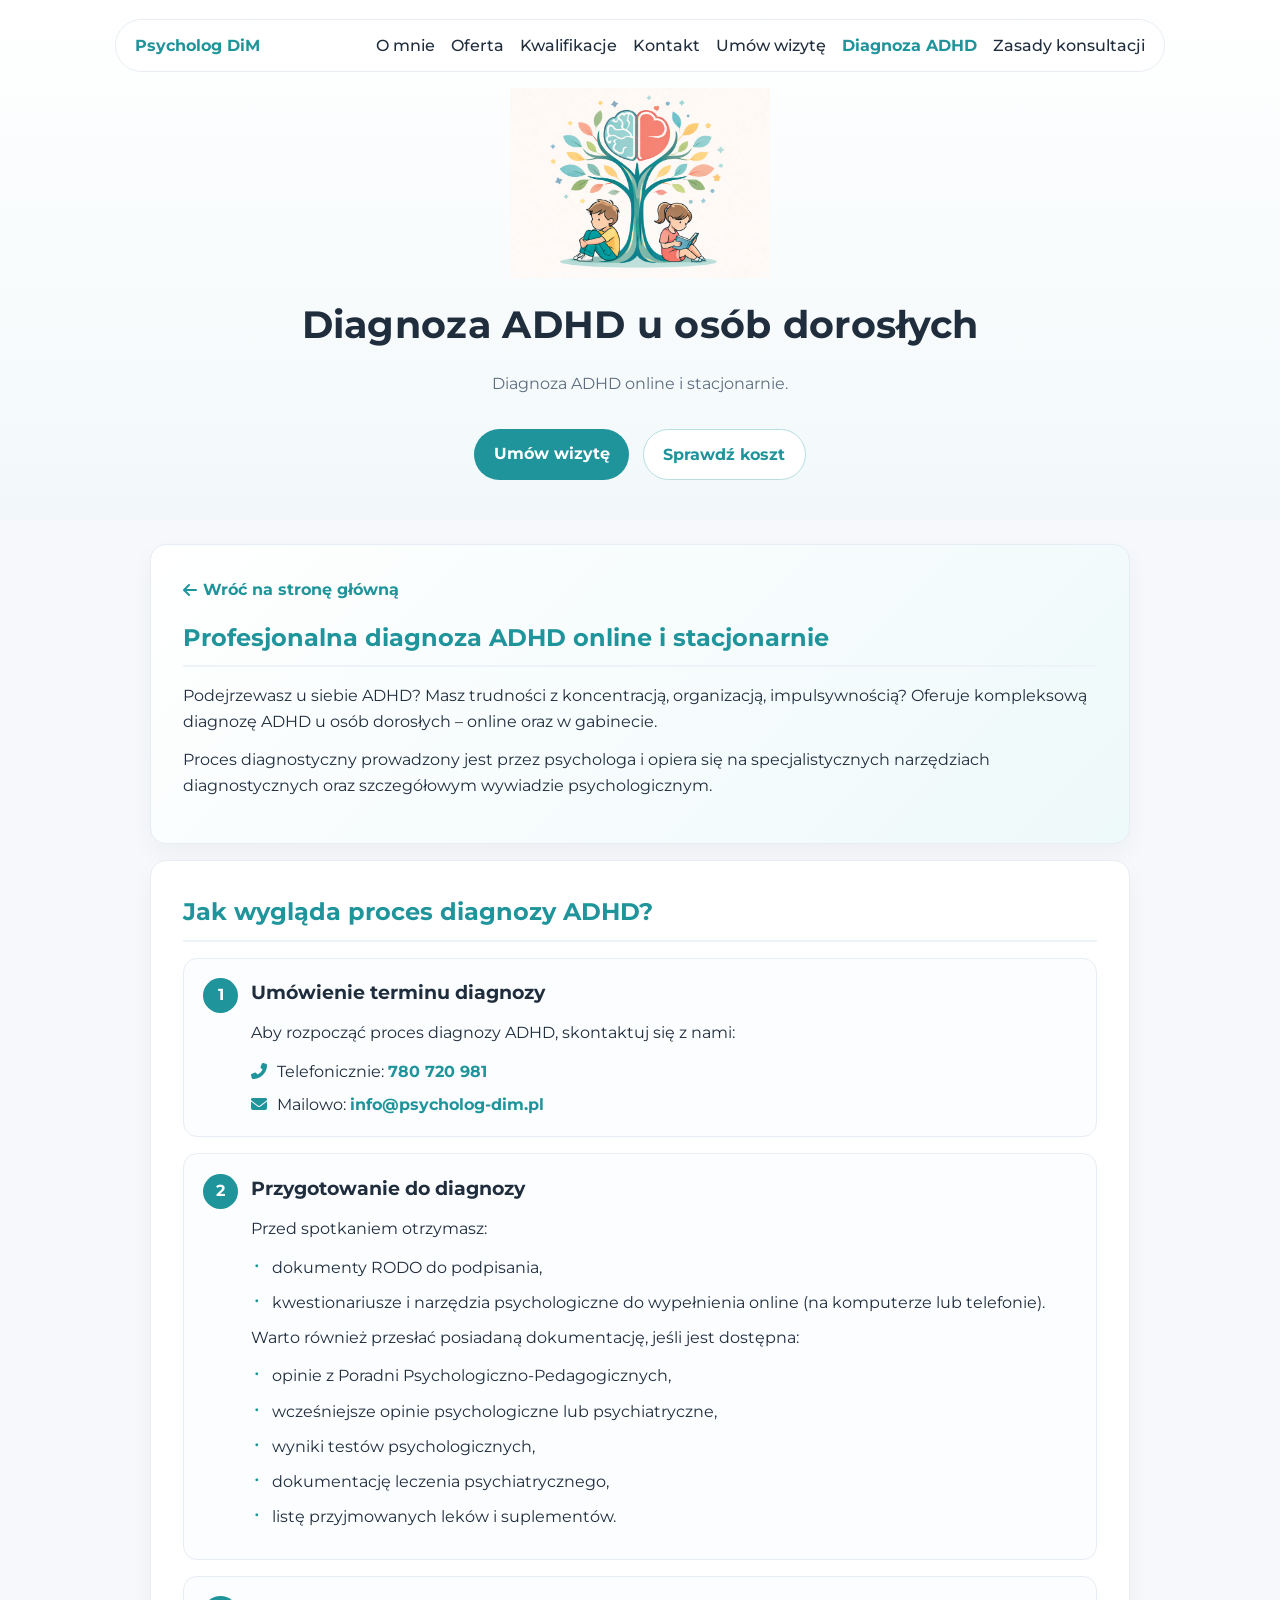
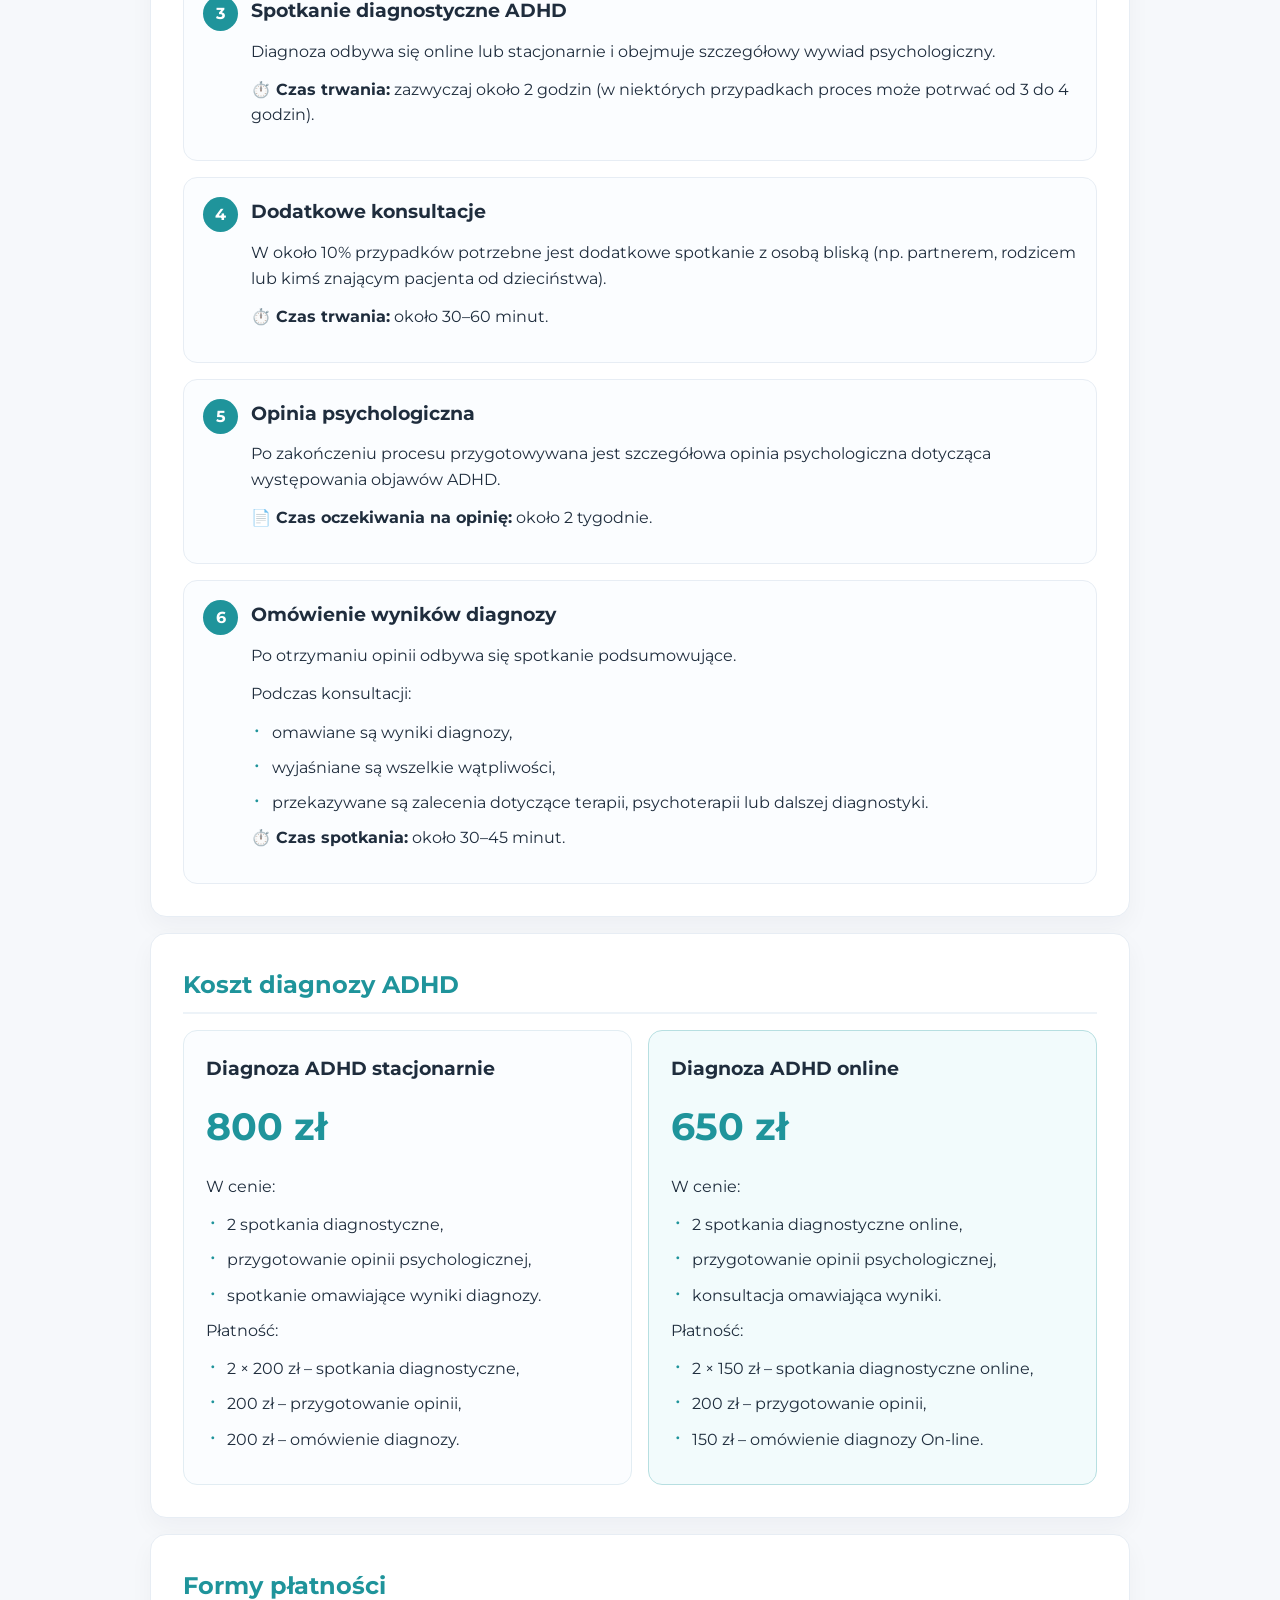
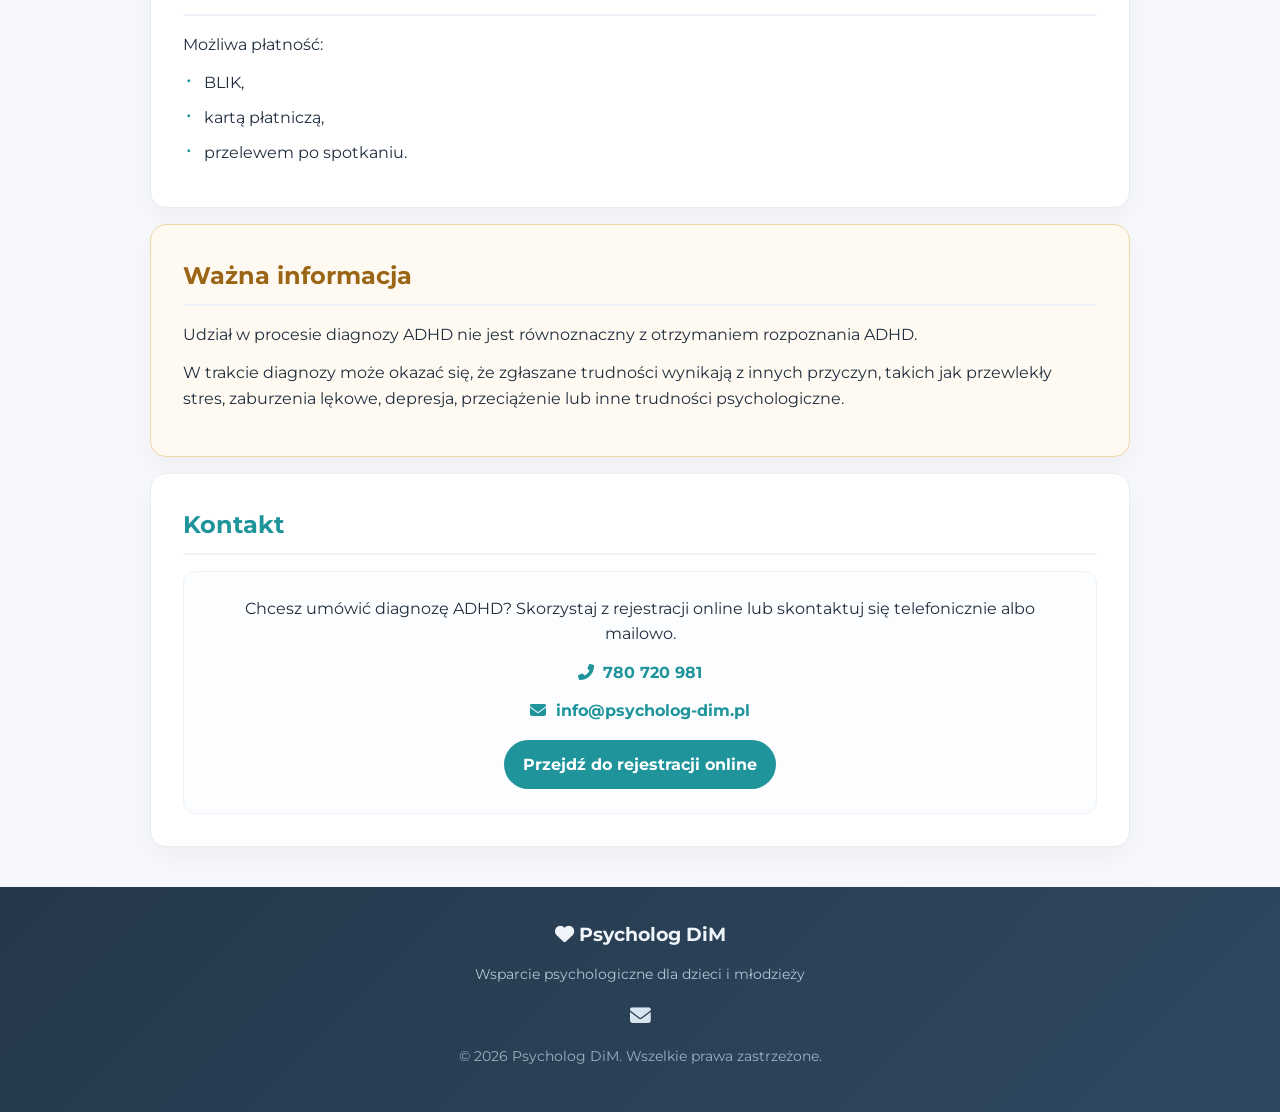
==== commit 6f8dfada: "Add online booking page" ====
--- a/diagnoza-adhd-dorosli.html
+++ b/diagnoza-adhd-dorosli.html
@@ -46,6 +46,7 @@
                 <li><a href="index.html#oferta">Oferta</a></li>
                 <li><a href="index.html#kwalifikacje">Kwalifikacje</a></li>
                 <li><a href="index.html#kontakt">Kontakt</a></li>
+                <li><a href="umow-wizyte.html">Umów wizytę</a></li>
                 <li><a href="diagnoza-adhd-dorosli.html" aria-current="page">Diagnoza ADHD</a></li>
                 <li><a href="zasady-konsultacji.html">Zasady konsultacji</a></li>
             </ul>
@@ -55,7 +56,7 @@
         <h1>Diagnoza ADHD u osób dorosłych</h1>
         <p class="subtitle">Diagnoza ADHD online i stacjonarnie.</p>
         <div class="hero-cta">
-            <a href="#kontakt-adhd" class="cta-button">Umów diagnozę ADHD</a>
+            <a href="umow-wizyte.html" class="cta-button">Umów wizytę</a>
             <a href="#koszt-diagnozy" class="cta-link">Sprawdź koszt</a>
         </div>
     </header>
@@ -181,10 +182,10 @@
         <section class="adhd-page-section" id="kontakt-adhd">
             <h2>Kontakt</h2>
             <div class="contact-box">
-                <p>Chcesz umówić diagnozę ADHD? Skontaktuj się telefonicznie lub mailowo.</p>
+                <p>Chcesz umówić diagnozę ADHD? Skorzystaj z rejestracji online lub skontaktuj się telefonicznie albo mailowo.</p>
                 <p><i class="fas fa-phone-flip"></i> <a href="tel:+48780720981" class="phone-link">780 720 981</a></p>
                 <p><i class="fas fa-envelope"></i> <a href="mailto:info@psycholog-dim.pl?subject=Diagnoza%20ADHD%20u%20osoby%20doros%C5%82ej" class="email-link">info@psycholog-dim.pl</a></p>
-                <a href="mailto:info@psycholog-dim.pl?subject=Diagnoza%20ADHD%20u%20osoby%20doros%C5%82ej" class="cta-button">Napisz w sprawie diagnozy ADHD</a>
+                <a href="umow-wizyte.html" class="cta-button">Przejdź do rejestracji online</a>
             </div>
         </section>
     </main>
--- a/styles.css
+++ b/styles.css
@@ -266,6 +266,25 @@
     text-decoration: underline;
 }
 
+.booking-page-section {
+    max-width: 980px;
+    margin-left: auto;
+    margin-right: auto;
+}
+
+.medfile-widget-box {
+    margin-top: 1.2rem;
+    padding: 1rem;
+    min-height: 420px;
+    background: #fbfdfe;
+    border: 1px solid #ecf2f7;
+    border-radius: 12px;
+}
+
+#medfile-register-widget {
+    width: 100%;
+}
+
 .booking-box {
     margin-top: 1rem;
     padding: 1.5rem;
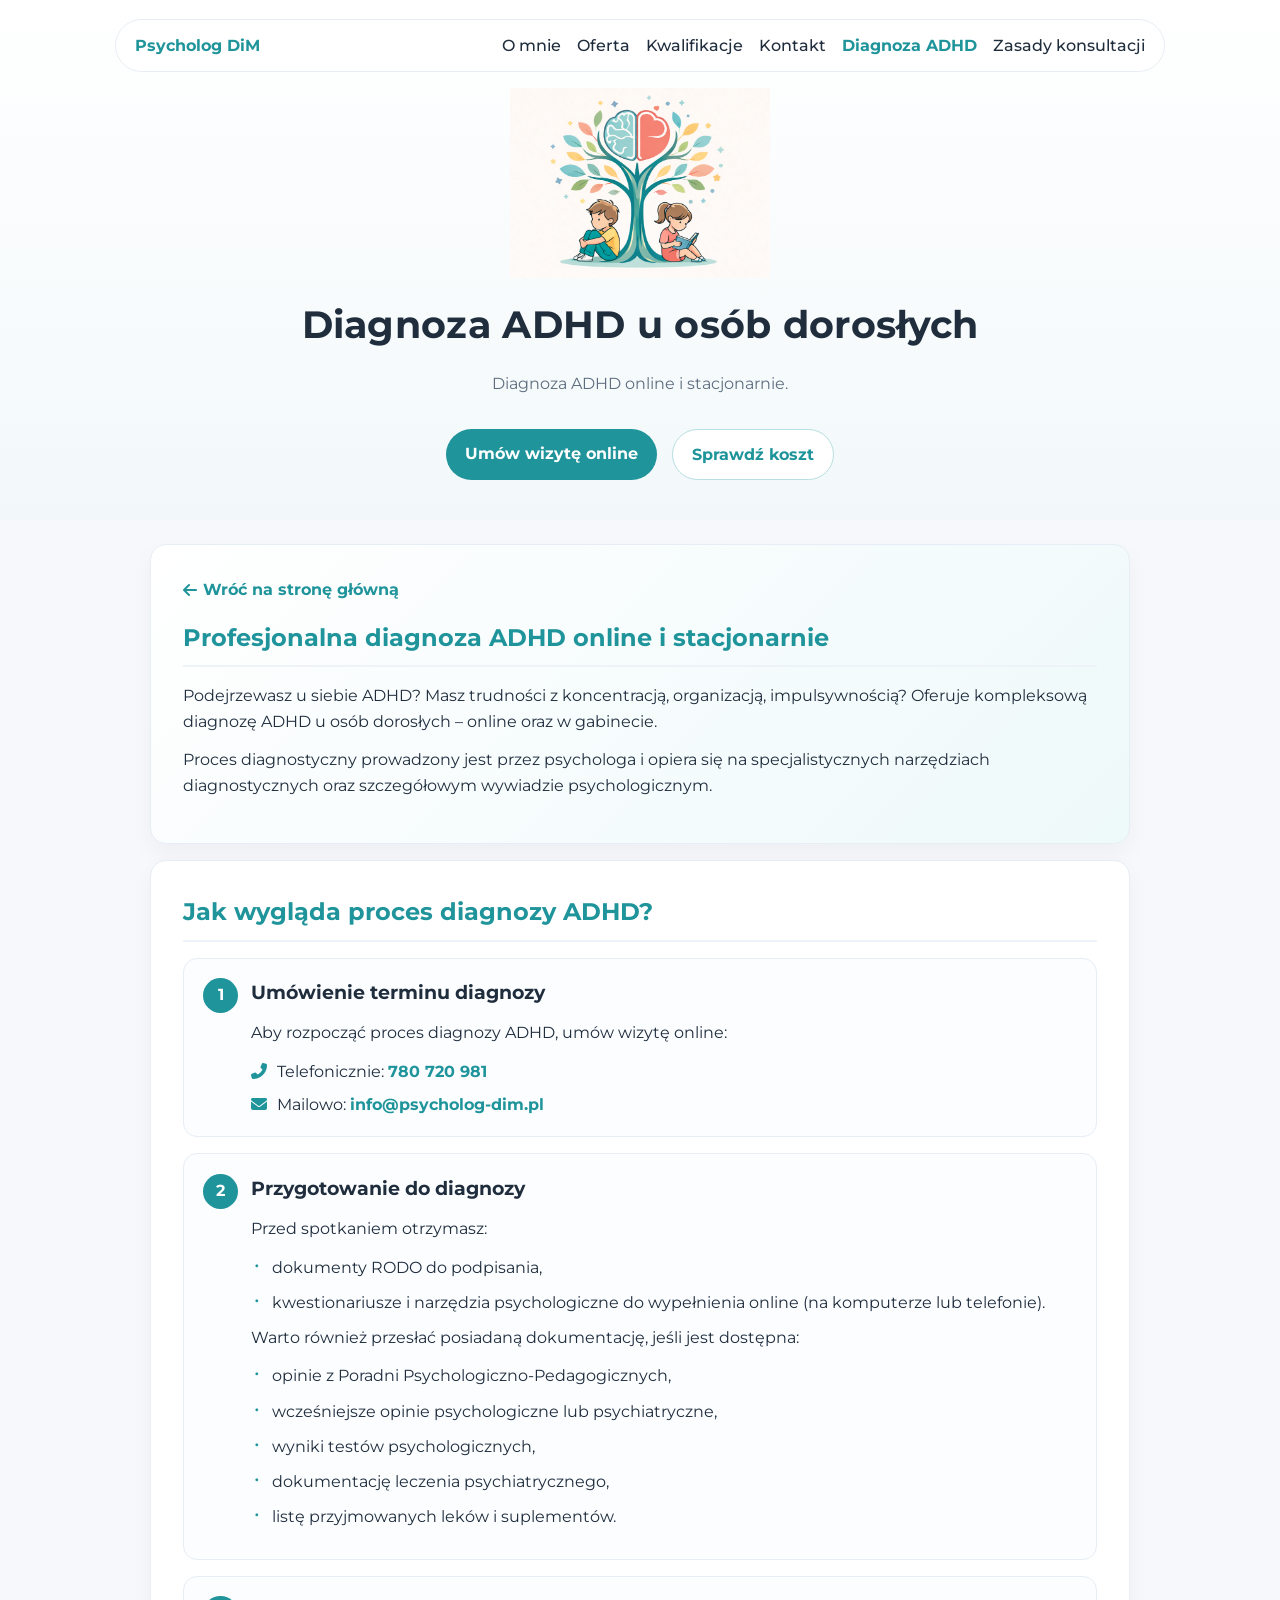
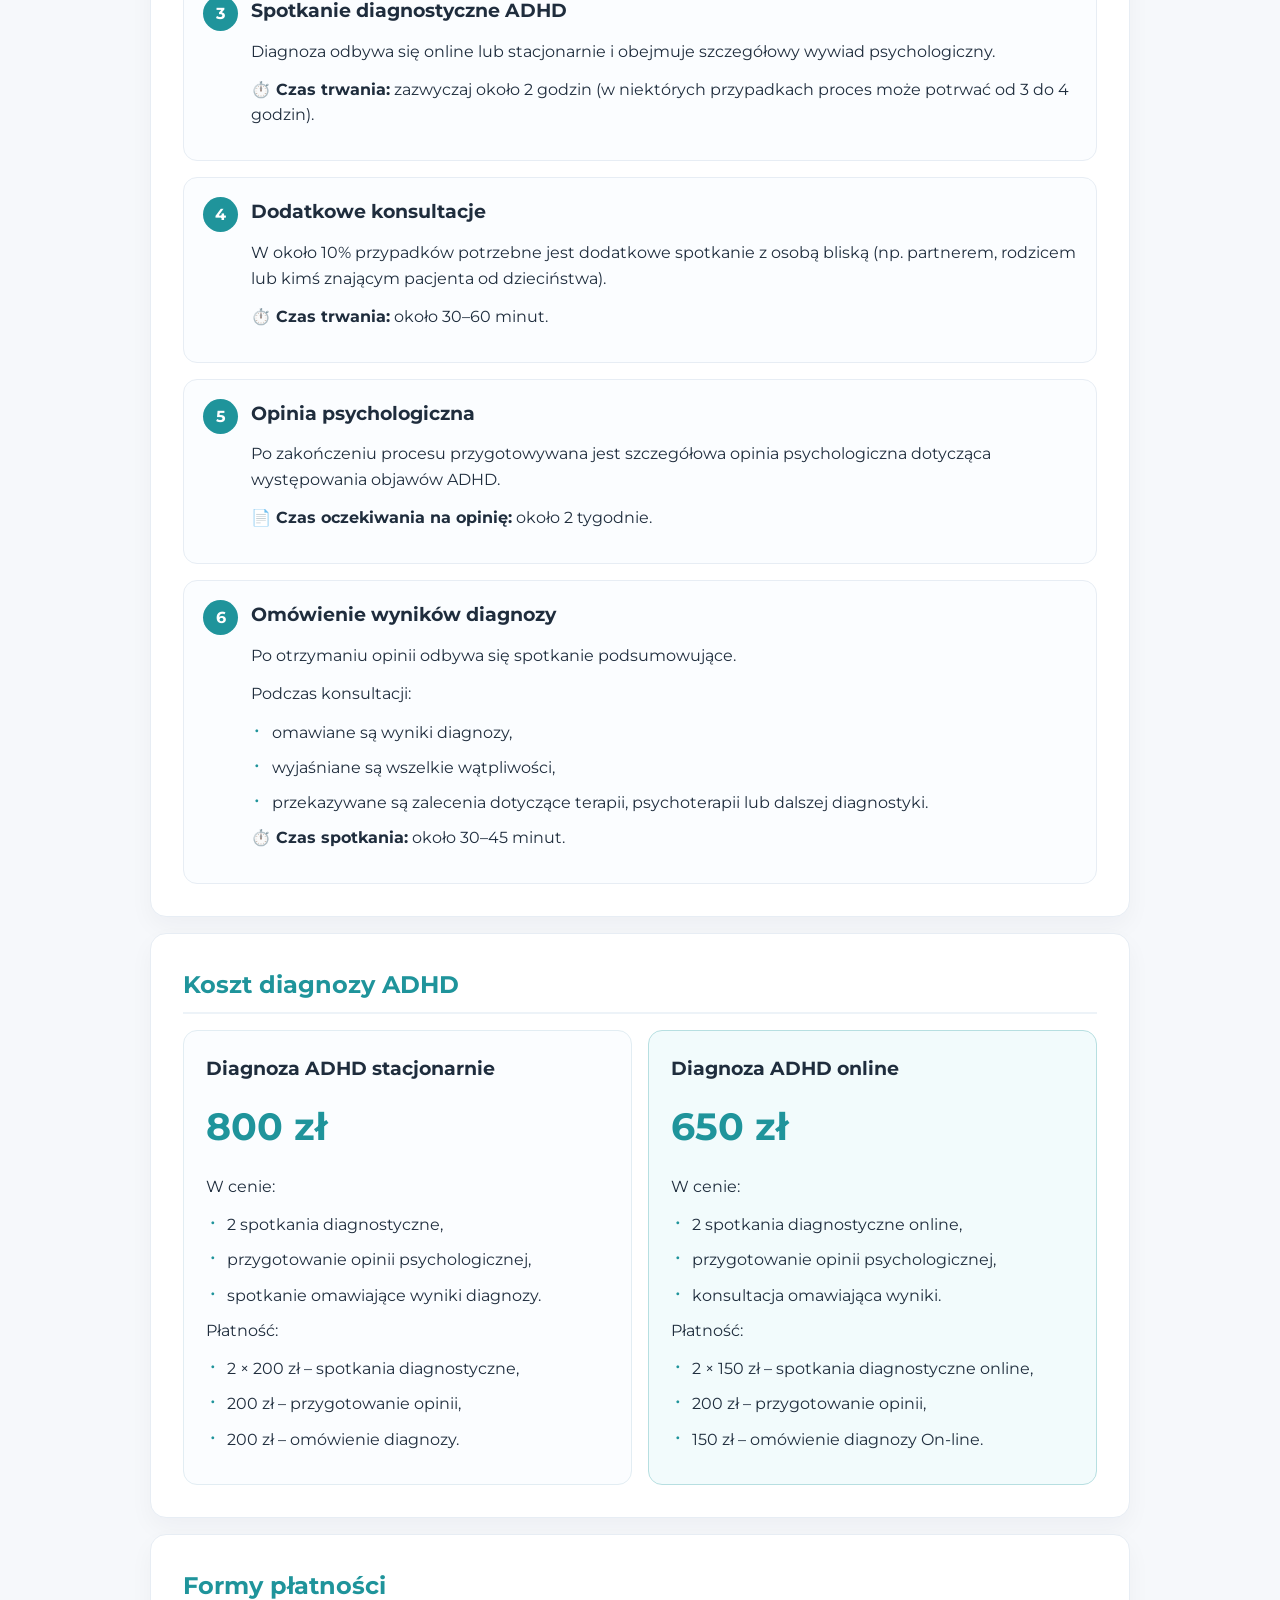
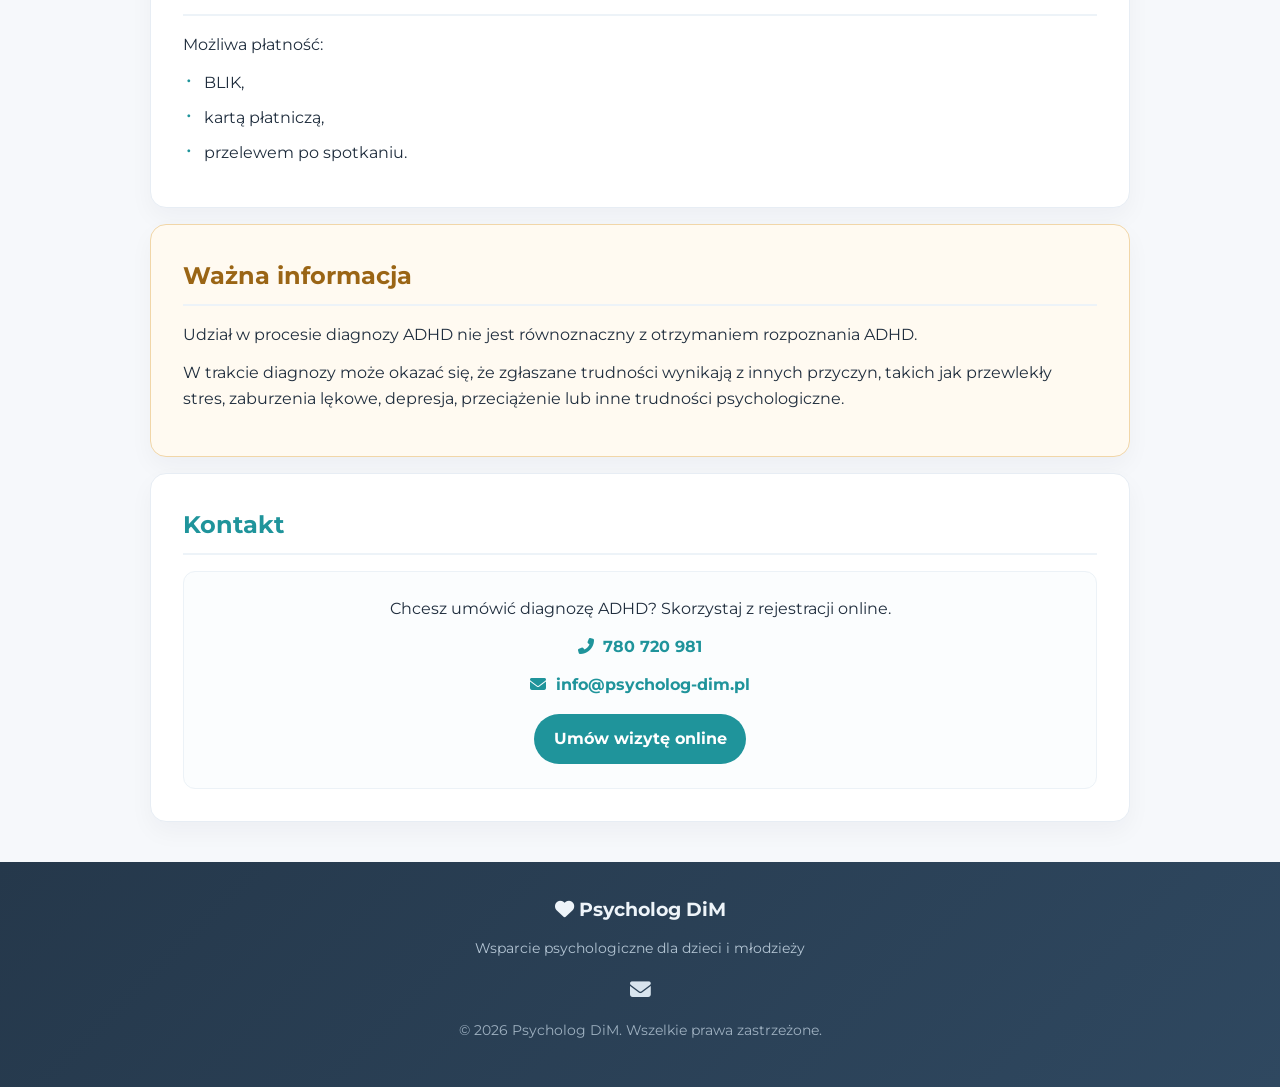
==== commit 098ec4b9: "Dodaj link do rejestracji online" ====
--- a/diagnoza-adhd-dorosli.html
+++ b/diagnoza-adhd-dorosli.html
@@ -46,7 +46,6 @@
                 <li><a href="index.html#oferta">Oferta</a></li>
                 <li><a href="index.html#kwalifikacje">Kwalifikacje</a></li>
                 <li><a href="index.html#kontakt">Kontakt</a></li>
-                <li><a href="umow-wizyte.html">Umów wizytę</a></li>
                 <li><a href="diagnoza-adhd-dorosli.html" aria-current="page">Diagnoza ADHD</a></li>
                 <li><a href="zasady-konsultacji.html">Zasady konsultacji</a></li>
             </ul>
@@ -56,7 +55,7 @@
         <h1>Diagnoza ADHD u osób dorosłych</h1>
         <p class="subtitle">Diagnoza ADHD online i stacjonarnie.</p>
         <div class="hero-cta">
-            <a href="umow-wizyte.html" class="cta-button">Umów wizytę</a>
+            <a href="https://rejestracja.medfile.pl/register/catalog/?uuid=5f5a3e92-1477-7877-af43-ebb44d523695" class="cta-button" target="_blank" rel="noopener noreferrer">Umów wizytę online</a>
             <a href="#koszt-diagnozy" class="cta-link">Sprawdź koszt</a>
         </div>
     </header>
@@ -74,7 +73,7 @@
             <ol class="diagnosis-steps">
                 <li>
                     <h3>Umówienie terminu diagnozy</h3>
-                    <p>Aby rozpocząć proces diagnozy ADHD, skontaktuj się z nami:</p>
+                    <p>Aby rozpocząć proces diagnozy ADHD, umów wizytę online:</p>
                     <ul class="contact-list">
                         <li><i class="fas fa-phone-flip"></i> Telefonicznie: <a href="tel:+48780720981" class="phone-link">780 720 981</a></li>
                         <li><i class="fas fa-envelope"></i> Mailowo: <a href="mailto:info@psycholog-dim.pl" class="email-link">info@psycholog-dim.pl</a></li>
@@ -182,10 +181,10 @@
         <section class="adhd-page-section" id="kontakt-adhd">
             <h2>Kontakt</h2>
             <div class="contact-box">
-                <p>Chcesz umówić diagnozę ADHD? Skorzystaj z rejestracji online lub skontaktuj się telefonicznie albo mailowo.</p>
+                <p>Chcesz umówić diagnozę ADHD? Skorzystaj z rejestracji online.</p>
                 <p><i class="fas fa-phone-flip"></i> <a href="tel:+48780720981" class="phone-link">780 720 981</a></p>
                 <p><i class="fas fa-envelope"></i> <a href="mailto:info@psycholog-dim.pl?subject=Diagnoza%20ADHD%20u%20osoby%20doros%C5%82ej" class="email-link">info@psycholog-dim.pl</a></p>
-                <a href="umow-wizyte.html" class="cta-button">Przejdź do rejestracji online</a>
+                <a href="https://rejestracja.medfile.pl/register/catalog/?uuid=5f5a3e92-1477-7877-af43-ebb44d523695" class="cta-button" target="_blank" rel="noopener noreferrer">Umów wizytę online</a>
             </div>
         </section>
     </main>
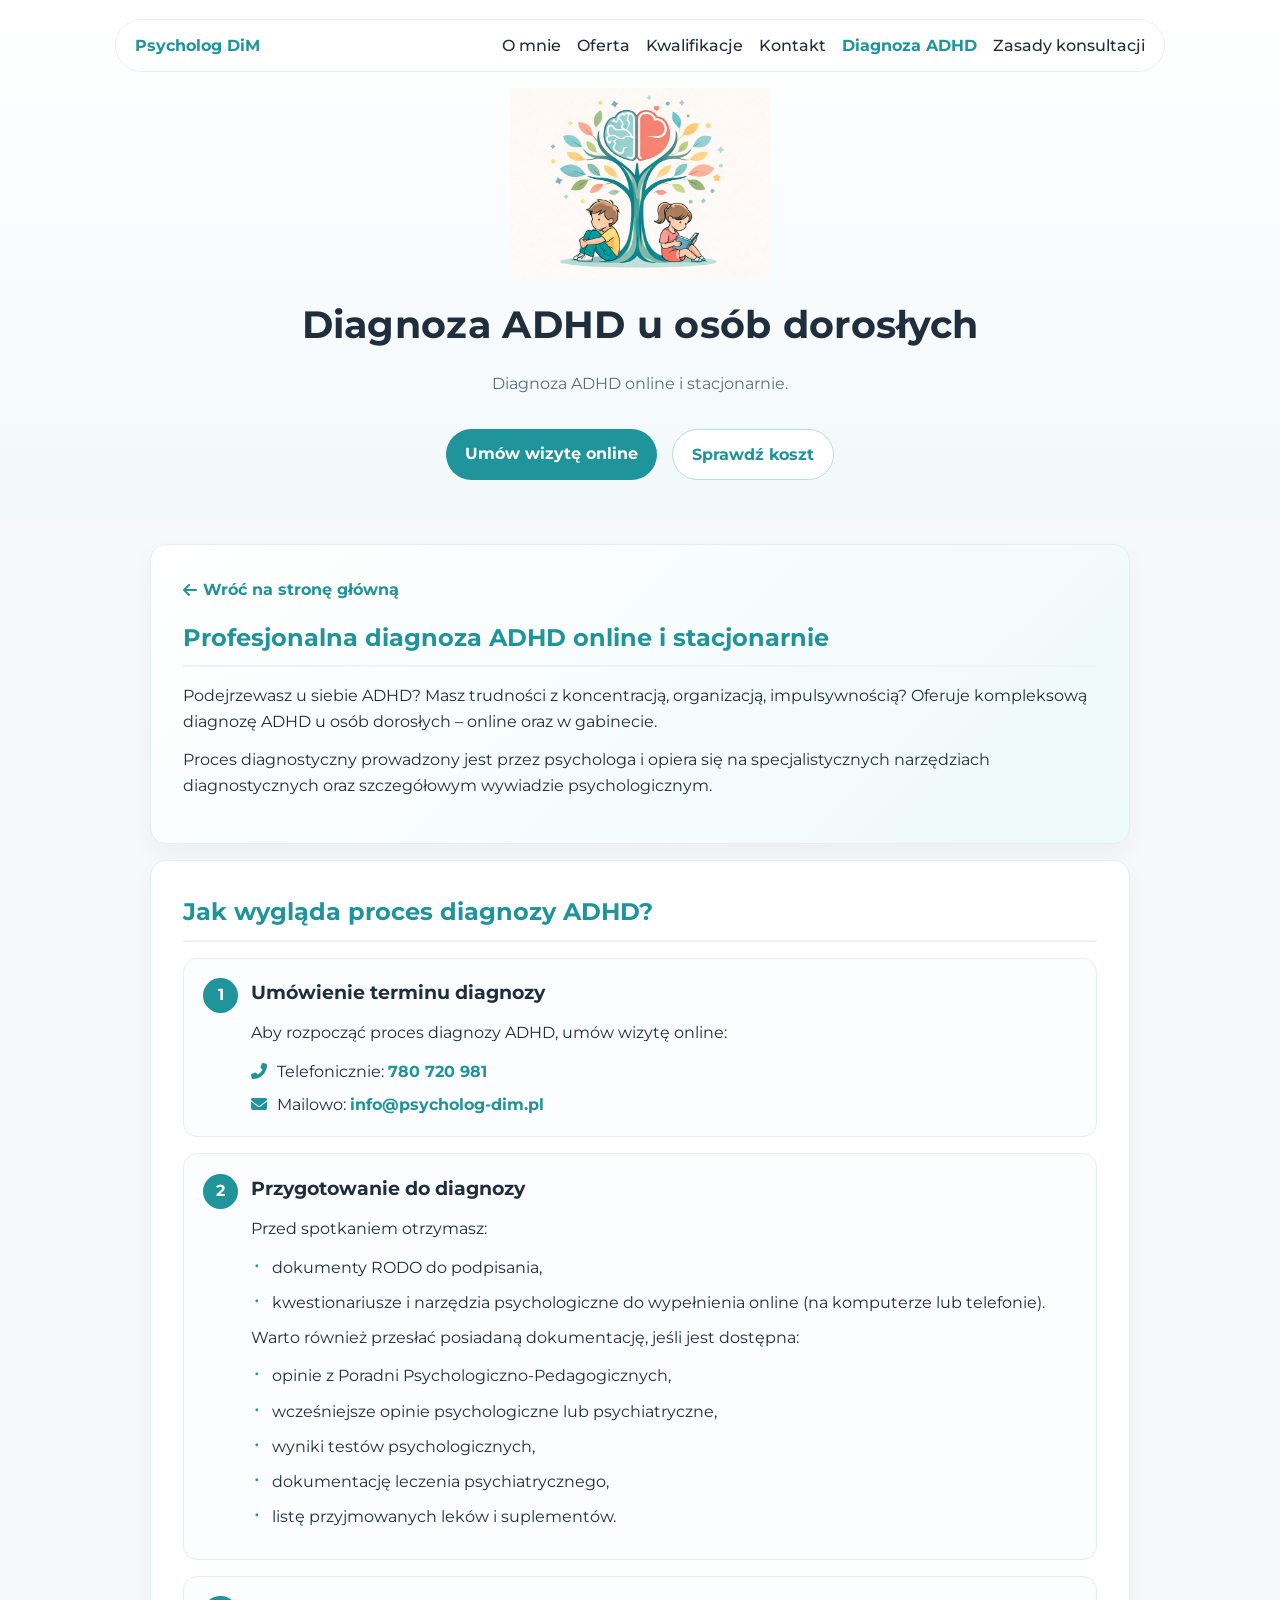
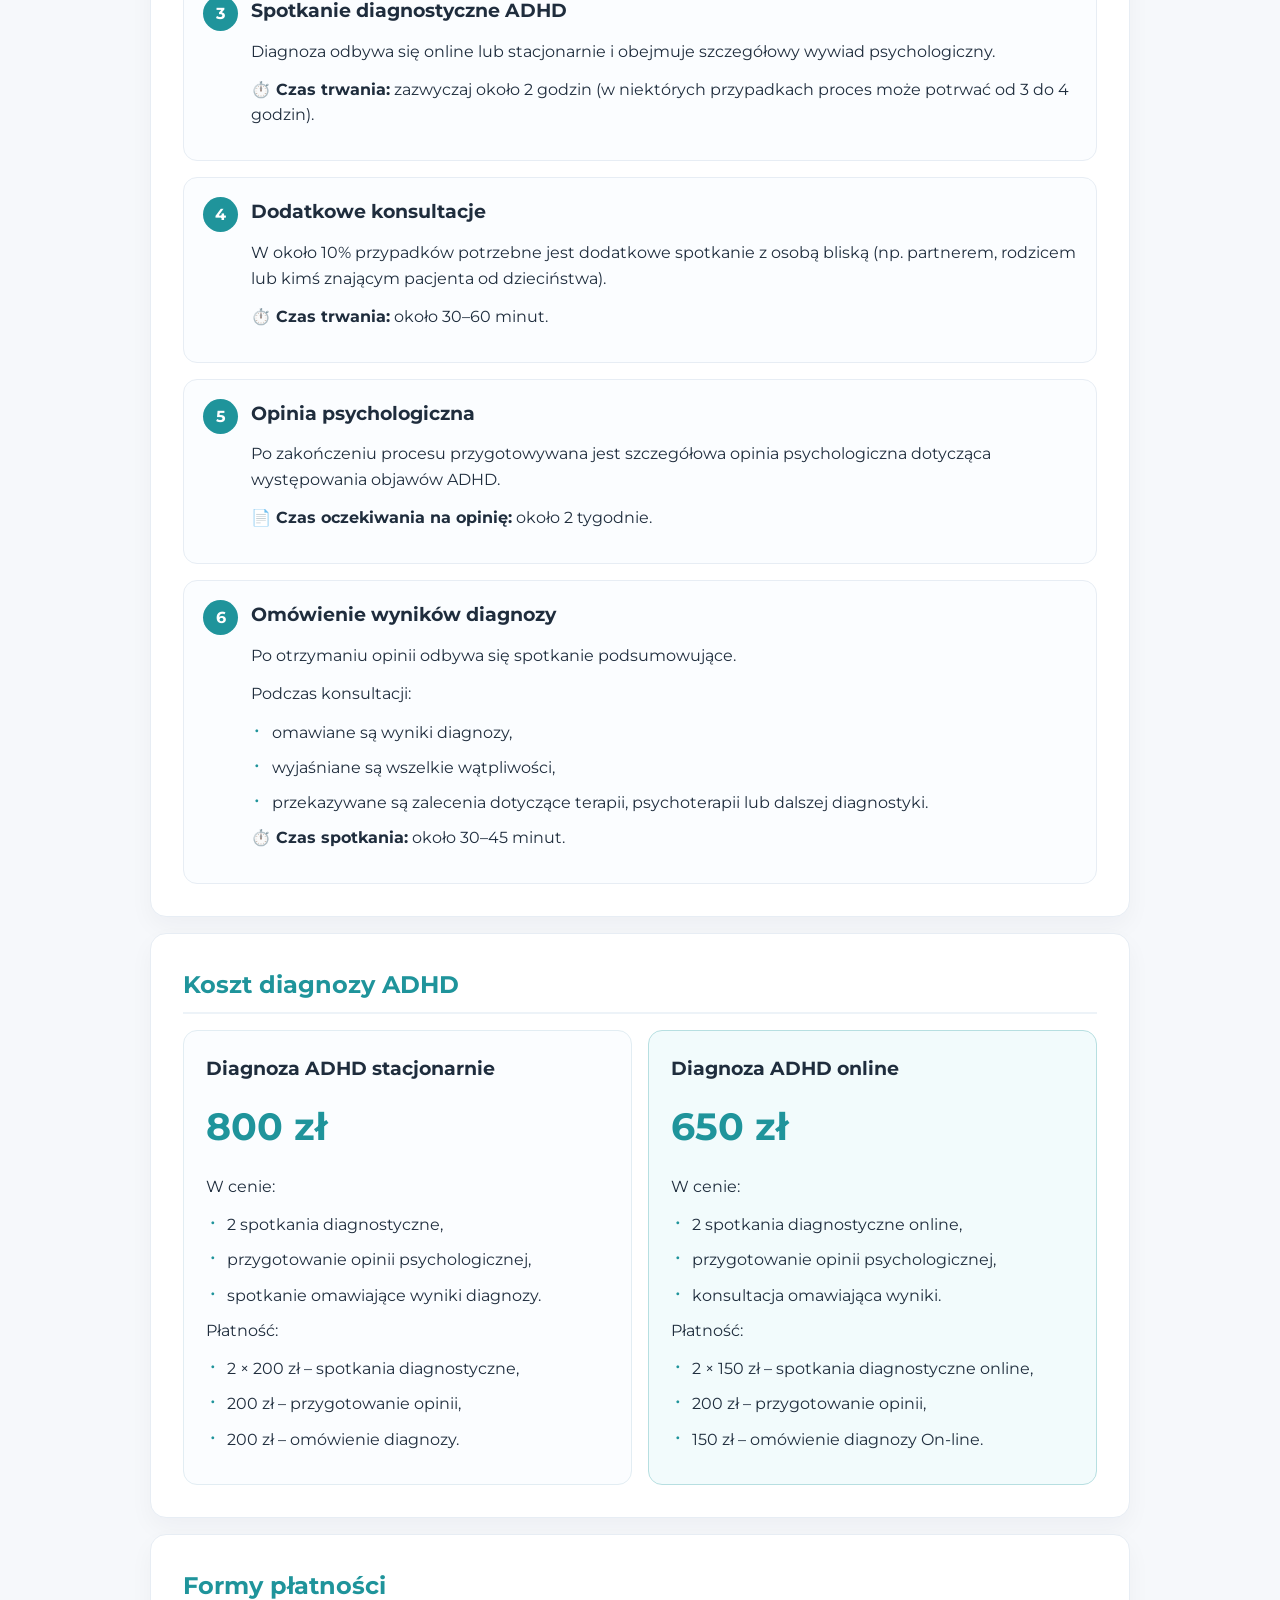
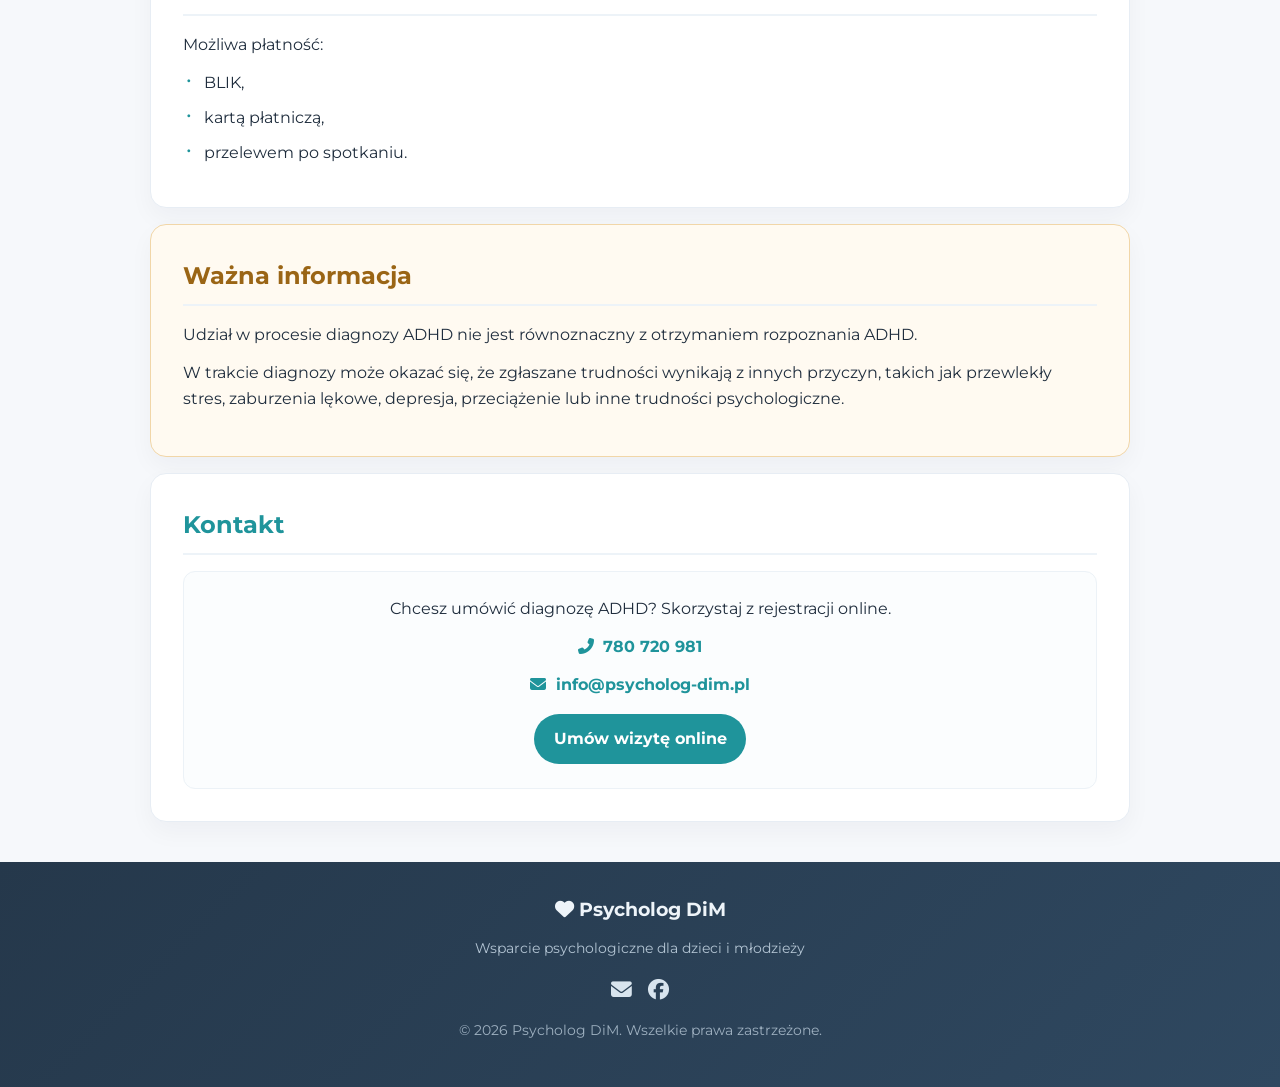
==== commit 971335c2: "Add Facebook footer link" ====
--- a/diagnoza-adhd-dorosli.html
+++ b/diagnoza-adhd-dorosli.html
@@ -195,6 +195,7 @@
             <p class="footer-tagline">Wsparcie psychologiczne dla dzieci i młodzieży</p>
             <div class="footer-contact">
                 <a href="mailto:info@psycholog-dim.pl" aria-label="Napisz wiadomość e-mail"><i class="fas fa-envelope"></i></a>
+                <a href="https://www.facebook.com/profile.php?id=61590129209311" target="_blank" rel="noopener noreferrer" aria-label="Odwiedź profil Psycholog DiM na Facebooku"><i class="fab fa-facebook"></i></a>
             </div>
             <p class="footer-copy">&copy; 2026 Psycholog DiM. Wszelkie prawa zastrzeżone.</p>
         </div>
--- a/styles.css
+++ b/styles.css
@@ -264,25 +264,6 @@
 .email-link:focus,
 .phone-link:focus {
     text-decoration: underline;
-}
-
-.booking-page-section {
-    max-width: 980px;
-    margin-left: auto;
-    margin-right: auto;
-}
-
-.medfile-widget-box {
-    margin-top: 1.2rem;
-    padding: 1rem;
-    min-height: 420px;
-    background: #fbfdfe;
-    border: 1px solid #ecf2f7;
-    border-radius: 12px;
-}
-
-#medfile-register-widget {
-    width: 100%;
 }
 
 .booking-box {
@@ -462,12 +443,22 @@
 }
 
 .footer-contact {
+    display: flex;
+    justify-content: center;
+    gap: 1rem;
     margin: 0.8rem 0;
 }
 
 .footer-contact a {
     color: #d8e4ee;
     font-size: 1.3rem;
+    transition: color 0.2s ease, transform 0.2s ease;
+}
+
+.footer-contact a:hover,
+.footer-contact a:focus {
+    color: #ffffff;
+    transform: translateY(-1px);
 }
 
 .footer-copy {
